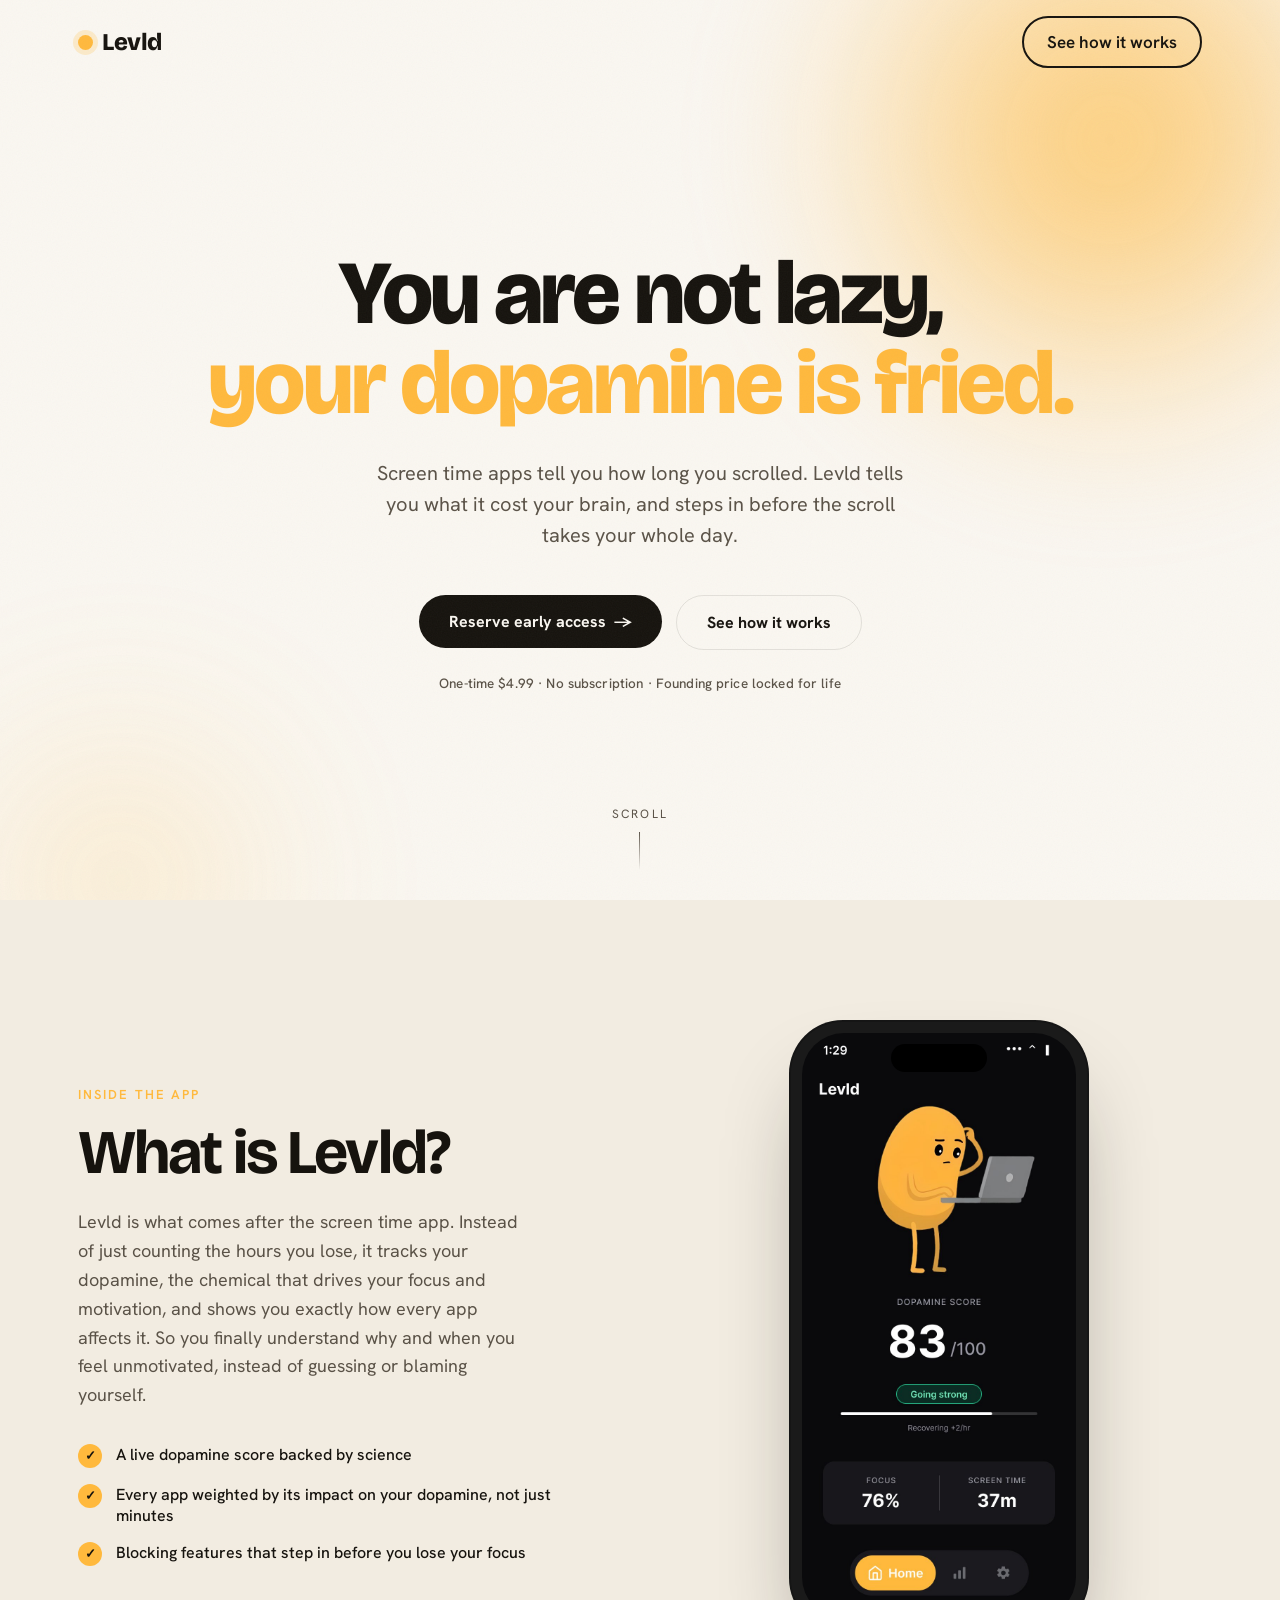
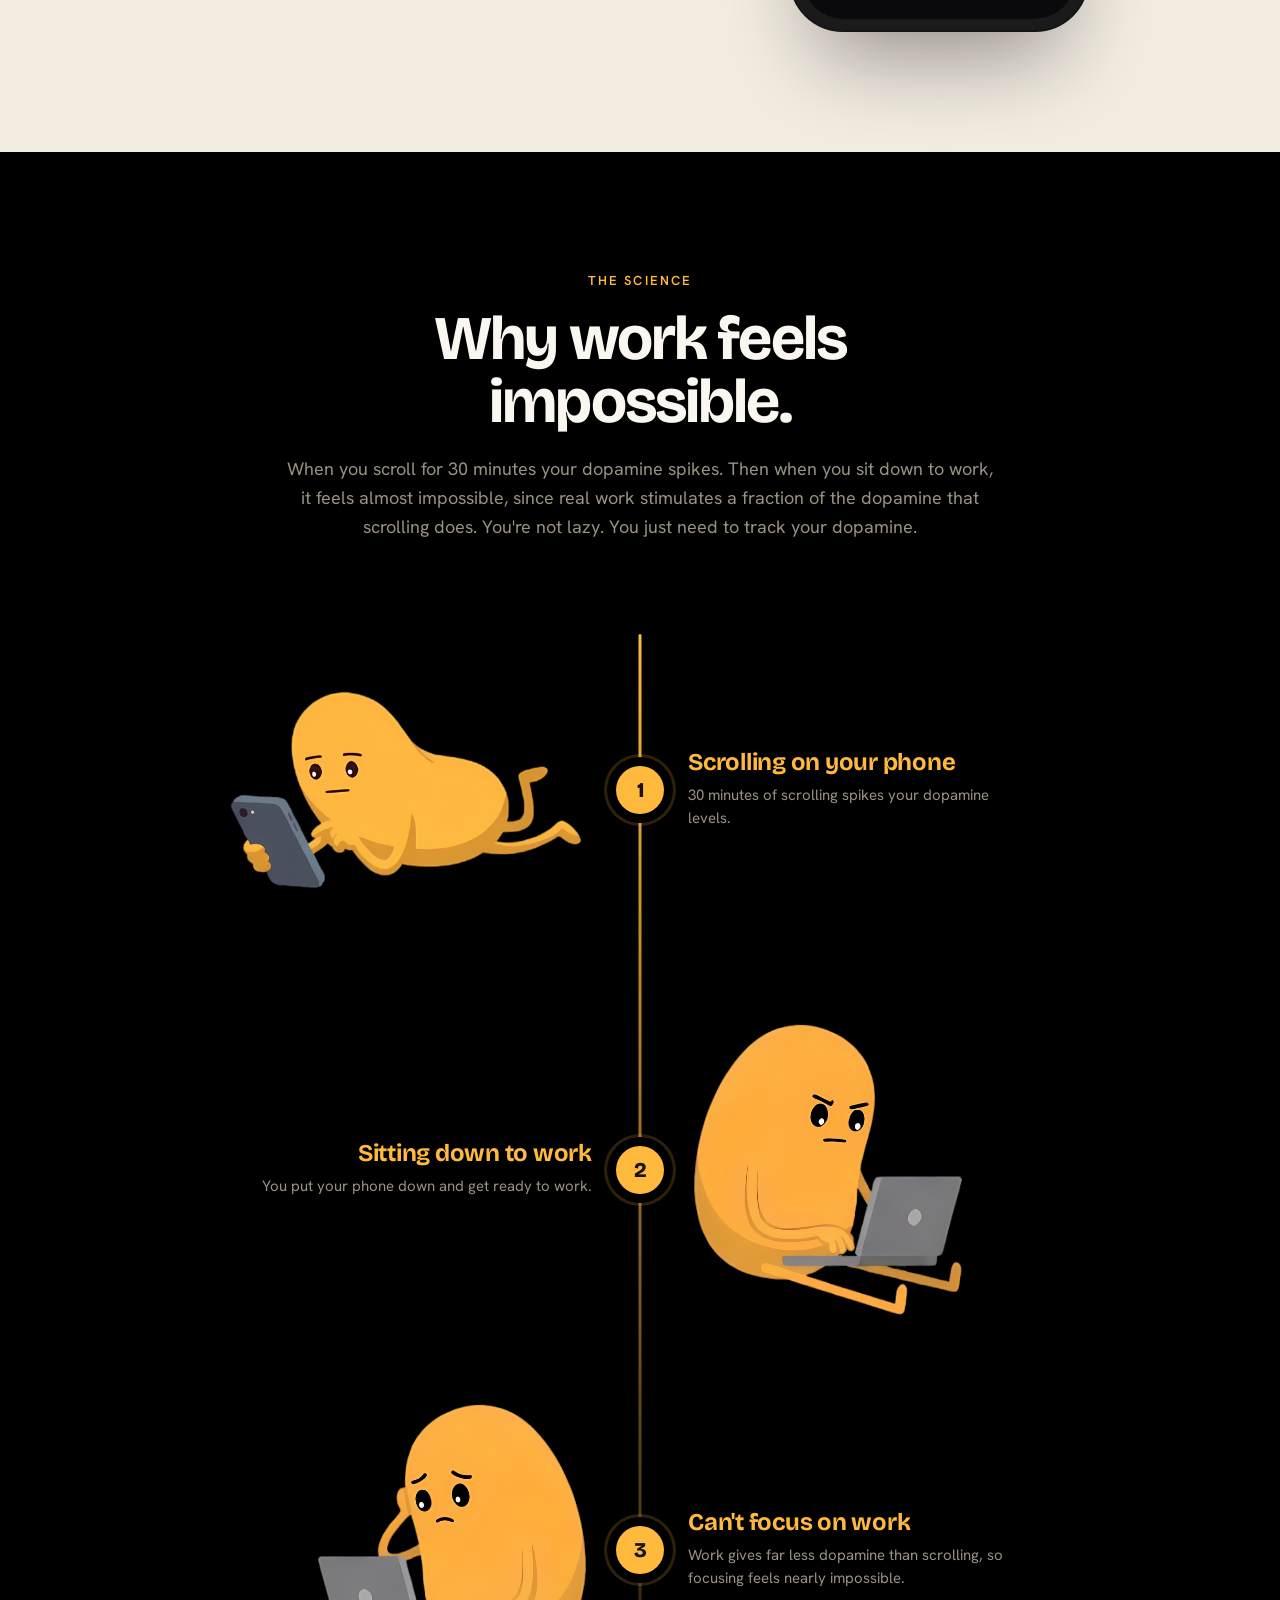
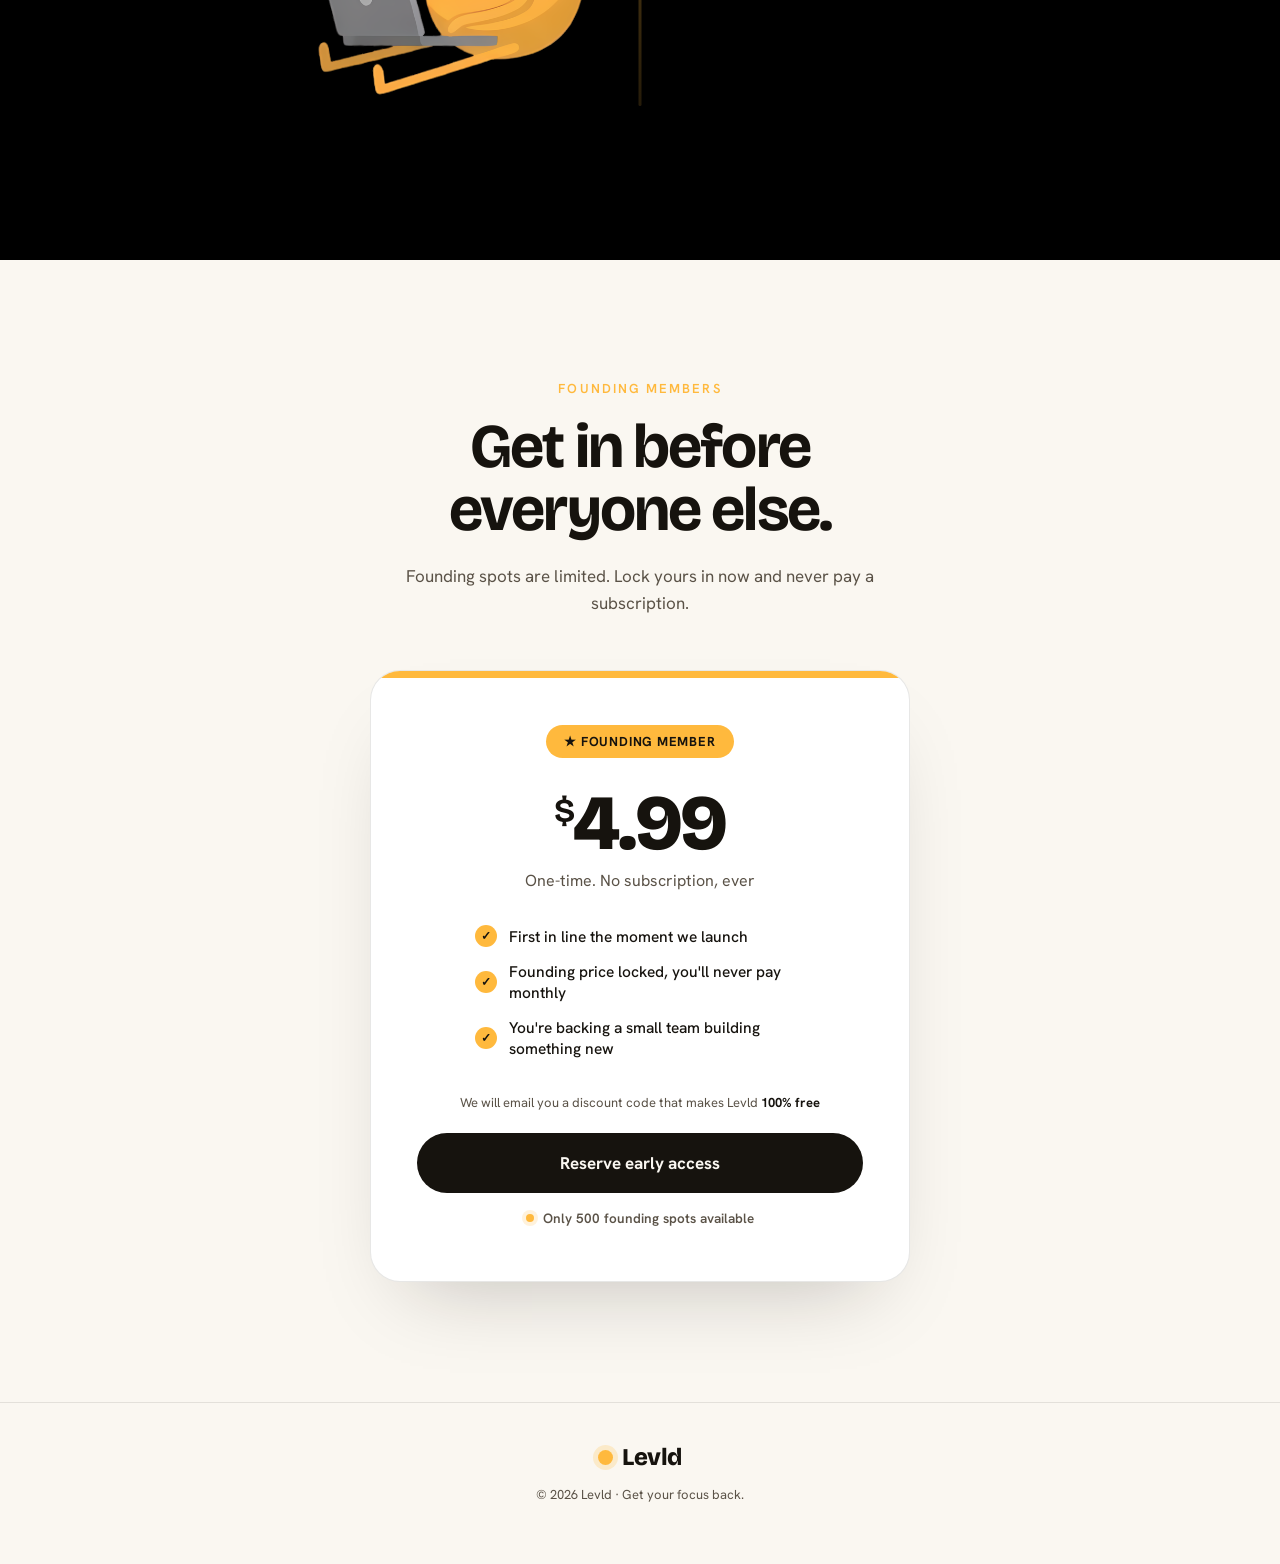
==== index.html @ fe190dff "Restore full showcase copy on mobile, hide feature chips and science blurb - Mobile: restore the ful" ====
<!DOCTYPE html>
<html lang="en">
<head>
<meta charset="UTF-8">
<meta name="viewport" content="width=device-width, initial-scale=1.0">
<title>Levld</title>
<script
  defer
  data-website-id="dfid_YcyvnSUqY0fWeYFgIajNt"
  data-domain="levld.app"
  src="https://datafa.st/js/script.js">
</script>
<link rel="preconnect" href="https://fonts.googleapis.com">
<link rel="preconnect" href="https://fonts.gstatic.com" crossorigin>
<link href="https://fonts.googleapis.com/css2?family=Bricolage+Grotesque:opsz,wght@12..96,400;12..96,600;12..96,700;12..96,800&family=Hanken+Grotesk:wght@400;500;600;700&display=swap" rel="stylesheet">
<link rel="stylesheet" href="styles.css">
</head>
<body>

<nav>
  <div class="wrap">
    <div class="mark"><span class="dot"></span>Levld</div>
    <a href="#science" class="nav-cta">See how it works</a>
  </div>
</nav>

<!-- HERO -->
<header>
  <div class="glow g1"></div>
  <div class="glow g2"></div>
  <div class="wrap">
    <div class="hero">
      <h1>You are not lazy,<br><span class="accent">your dopamine <span class="m-break">is fried.</span></span></h1>
      <p>Screen time apps tell you how long you scrolled. Levld tells you what it cost your brain, and steps in before the scroll takes your whole day.</p>
      <div class="hero-cta">
        <a href="#preorder"><button class="btn btn-primary">Reserve early access &nbsp;→</button></a>
        <a href="#science"><button class="btn btn-ghost">See how it works</button></a>
      </div>
      <div class="hero-trust">One-time $4.99 · No subscription · Founding price locked for life</div>
    </div>
  </div>
  <div class="scroll-hint"><span>Scroll</span><span class="ln"></span></div>
</header>

<!-- SECTION 2 — SHOWCASE -->
<section class="showcase">
  <div class="wrap">
    <div class="copy reveal">
      <div class="tag">Inside the app</div>
      <div class="h2">What is Levld?</div>
      <p>Levld is what comes after the screen time app. Instead of just counting the hours you lose, it tracks your dopamine, the chemical that drives your focus and motivation, and shows you exactly how every app affects it. So you finally understand why and when you feel unmotivated, instead of guessing or blaming yourself.</p>
      <ul class="feature-list">
        <li><span class="ck">✓</span>A live dopamine score backed by science</li>
        <li><span class="ck">✓</span>Every app weighted by its impact on your dopamine, not just minutes</li>
        <li><span class="ck">✓</span>Blocking features that step in before you lose your focus</li>
      </ul>
    </div>
    <div class="phone-stage reveal">
      <div class="phone">
        <div class="island"></div>
        <div class="screen">
          <img id="appWireframe" src="images/app-home.jpg" alt="Levld app home screen">
        </div>
      </div>
    </div>
  </div>
</section>

<!-- SECTION 3 — SCIENCE -->
<section class="science" id="science">
  <div class="wrap">
    <div class="head reveal">
      <div class="tag">The science</div>
      <div class="h2">Why work feels<br>impossible.</div>
      <p>When you scroll for 30 minutes your dopamine spikes. Then when you sit down to work, it feels almost impossible, since real work stimulates a fraction of the dopamine that scrolling does. You're not lazy. You just need to track your dopamine.</p>
    </div>

    <div class="journey">
      <div class="j-stage reveal">
        <div class="j-media"><div class="j-ph wide"><img src="images/mascot-scrolling.png" alt="Levld mascot lying down scrolling on a phone"></div></div>
        <div class="j-node">1</div>
        <div class="j-text">
          <b>Scrolling on your phone</b>
          <p>30 minutes of scrolling spikes your dopamine levels.</p>
        </div>
      </div>
      <div class="j-stage rev reveal">
        <div class="j-media"><div class="j-ph"><img src="images/mascot-focused.png" alt="Levld mascot focused at a laptop"></div></div>
        <div class="j-node">2</div>
        <div class="j-text">
          <b>Sitting down to work</b>
          <p>You put your phone down and get ready to work.</p>
        </div>
      </div>
      <div class="j-stage reveal">
        <div class="j-media"><div class="j-ph"><img src="images/mascot-distracted.png" alt="Levld mascot distracted while trying to work at a laptop"></div></div>
        <div class="j-node">3</div>
        <div class="j-text">
          <b>Can't focus on work</b>
          <p>Work gives far less dopamine than scrolling, so focusing feels nearly impossible.</p>
        </div>
      </div>
    </div>
  </div>
</section>

<!-- SECTION 4 — PREORDER -->
<section class="preorder" id="preorder">
  <div class="wrap">
    <div class="reveal">
      <div class="tag">Founding members</div>
      <div class="h2">Get in before<br>everyone else.</div>
      <p class="pre-intro">Founding spots are limited. Lock yours in now and never pay a subscription.</p>
    </div>
    <div class="price-card reveal">
      <span class="badge">★ FOUNDING MEMBER</span>
      <div class="price"><sup>$</sup>4.99</div>
      <div class="price-sub">One-time. No subscription, ever</div>
      <ul class="perks">
        <li><span class="ck">✓</span>First in line the moment we launch</li>
        <li><span class="ck">✓</span>Founding price locked, you'll never pay monthly</li>
        <li><span class="ck">✓</span>You're backing a small team building something new</li>
      </ul>
      <p class="pay-note">We will email you a discount code that makes Levld <b>100% free</b></p>
      <a href="https://buy.stripe.com/cNifZg6m6cgl3iC7GzaR200" class="btn pay-btn">Reserve early access</a>
      <div class="scarce"><span class="dot"></span>Only 500 founding spots available</div>
    </div>
  </div>
</section>

<footer>
  <div class="wrap">
    <div class="mark"><span class="dot"></span>Levld</div>
    <small>© 2026 Levld · Get your focus back.</small>
  </div>
</footer>

<script src="main.js" defer></script>
</body>
</html>
---- styles.css ----
:root{
  --paper:#FAF7F1;
  --paper-2:#F2ECE1;
  --ink:#16130E;
  --ink-soft:#5A5247;
  --yellow:#FFB93D;
  --yellow-deep:#FFB93D;
  --dark:#14110D;
  --dark-soft:#9A9183;
  --line:rgba(22,19,14,.10);
  --r:22px;
  --display:"Bricolage Grotesque",sans-serif;
  --body:"Hanken Grotesk",sans-serif;
}
*{margin:0;padding:0;box-sizing:border-box}
html{scroll-behavior:smooth}
body{
  font-family:var(--body);
  background:var(--paper);
  color:var(--ink);
  -webkit-font-smoothing:antialiased;
  overflow-x:hidden;
}
.wrap{max-width:1180px;margin:0 auto;padding:0 28px}
a{color:inherit;text-decoration:none}

/* grain overlay */
body::after{
  content:"";position:fixed;inset:0;pointer-events:none;z-index:9999;opacity:.04;
  background-image:url("data:image/svg+xml,%3Csvg xmlns='http://www.w3.org/2000/svg' width='160' height='160'%3E%3Cfilter id='n'%3E%3CfeTurbulence type='fractalNoise' baseFrequency='0.8' numOctaves='3'/%3E%3C/filter%3E%3Crect width='100%25' height='100%25' filter='url(%23n)'/%3E%3C/svg%3E");
}

/* nav */
nav{position:absolute;top:0;left:0;right:0;z-index:50}
nav .wrap{display:flex;align-items:center;justify-content:space-between;height:84px}
.mark{font-family:var(--display);font-weight:800;font-size:24px;letter-spacing:-.02em;display:flex;align-items:center;gap:9px}
.mark .dot{width:15px;height:15px;border-radius:50%;background:var(--yellow);box-shadow:0 0 0 5px rgba(255,185,61,.22)}
.nav-cta{font-weight:600;font-size:17px;padding:13px 23px;border:2px solid var(--ink);border-radius:100px;transition:.25s}
.nav-cta:hover{background:var(--ink);color:var(--paper)}

/* hero */
header{position:relative;min-height:100vh;display:flex;align-items:center;overflow:hidden}
.glow{position:absolute;border-radius:50%;filter:blur(80px);opacity:.7;z-index:0}
.g1{width:680px;height:680px;background:radial-gradient(circle,rgba(255,185,61,.85),transparent 68%);top:-200px;right:-170px;opacity:.95}
.g2{width:480px;height:480px;background:radial-gradient(circle,rgba(255,185,61,.30),transparent 65%);bottom:-220px;left:-120px}
.hero{position:relative;z-index:2;text-align:center;width:100%;padding:120px 0 80px}
.eyebrow{display:inline-flex;align-items:center;gap:8px;font-weight:600;font-size:13.5px;letter-spacing:.14em;text-transform:uppercase;color:var(--ink-soft);background:rgba(255,255,255,.6);border:1px solid var(--line);padding:8px 16px;border-radius:100px;margin-bottom:34px;backdrop-filter:blur(6px)}
.eyebrow .pulse{width:8px;height:8px;border-radius:50%;background:var(--yellow-deep);animation:pulse 2s infinite}
@keyframes pulse{0%,100%{transform:scale(1);opacity:1}50%{transform:scale(1.5);opacity:.4}}
h1{font-family:var(--display);font-weight:800;font-size:clamp(34px,7.5vw,90px);line-height:1.0;letter-spacing:-.03em;max-width:25ch;margin:0 auto}
h1 .accent{color:var(--yellow-deep)}
.hero p{max-width:560px;margin:30px auto 0;font-size:clamp(17px,2.3vw,20px);line-height:1.55;color:var(--ink-soft)}
.hero-cta{margin-top:44px;display:flex;gap:14px;justify-content:center;flex-wrap:wrap}
.hero-trust{margin-top:24px;font-size:13.5px;letter-spacing:.01em;color:var(--ink-soft);font-weight:500}
.btn{font-family:var(--body);font-weight:700;font-size:16px;padding:16px 30px;border-radius:100px;cursor:pointer;border:none;transition:.25s;display:inline-flex;align-items:center;gap:9px}
.btn-primary{background:var(--ink);color:var(--paper)}
.btn-primary:hover{background:var(--yellow);color:var(--ink);transform:translateY(-2px)}
.btn-ghost{background:transparent;color:var(--ink);border:1.5px solid var(--line)}
.btn-ghost:hover{border-color:var(--ink)}
.scroll-hint{position:absolute;bottom:30px;left:50%;transform:translateX(-50%);z-index:3;font-size:12px;letter-spacing:.18em;text-transform:uppercase;color:var(--ink-soft);display:flex;flex-direction:column;align-items:center;gap:10px}
.scroll-hint .ln{width:1px;height:38px;background:linear-gradient(var(--ink-soft),transparent);animation:drop 1.8s infinite}
@keyframes drop{0%{transform:scaleY(0);transform-origin:top}50%{transform:scaleY(1);transform-origin:top}51%{transform-origin:bottom}100%{transform:scaleY(0);transform-origin:bottom}}

/* section shell */
section{position:relative;padding:120px 0}
.tag{font-family:var(--body);font-weight:600;font-size:13px;letter-spacing:.16em;text-transform:uppercase;color:var(--yellow-deep);margin-bottom:18px}
.h2{font-family:var(--display);font-weight:700;font-size:clamp(36px,5.5vw,62px);line-height:1.02;letter-spacing:-.03em}

/* section 2 — showcase */
.showcase{background:var(--paper-2)}
.showcase .wrap{display:grid;grid-template-columns:1fr 1fr;gap:70px;align-items:center}
.showcase .copy p{margin-top:24px;font-size:18px;line-height:1.6;color:var(--ink-soft);max-width:440px}
.feature-list{margin-top:34px;display:flex;flex-direction:column;gap:16px}
.feature-list li{list-style:none;display:flex;gap:14px;align-items:flex-start;font-size:16px;font-weight:500}
.feature-list .ck{flex-shrink:0;width:24px;height:24px;border-radius:50%;background:var(--yellow);display:grid;place-items:center;font-size:13px;font-weight:800;color:var(--ink)}

/* iphone mock */
.phone-stage{display:flex;justify-content:center;perspective:1600px}
.phone{position:relative;width:300px;height:612px;background:#1a1a1a;border-radius:54px;padding:13px;box-shadow:0 50px 90px -30px rgba(22,19,14,.45),0 0 0 2px rgba(0,0,0,.2) inset;transform:rotateY(0) rotateX(0);transition:transform .6s ease}
.phone:hover{transform:rotateY(-12deg) rotateX(3deg)}
.phone .island{position:absolute;top:24px;left:50%;transform:translateX(-50%);width:96px;height:28px;background:#000;border-radius:100px;z-index:4}
.screen{position:relative;width:100%;height:100%;border-radius:42px;overflow:hidden;background:linear-gradient(160deg,#FFF3DC,#FAF7F1)}
.screen img{width:100%;height:100%;object-fit:cover;display:block}
.screen-empty{position:absolute;inset:0;display:flex;flex-direction:column;align-items:center;justify-content:center;text-align:center;padding:30px;gap:14px}
.screen-empty .ico{width:54px;height:54px;border-radius:16px;background:var(--yellow);display:grid;place-items:center;font-size:26px}
.screen-empty b{font-family:var(--display);font-size:17px}
.screen-empty span{font-size:13px;color:var(--ink-soft);line-height:1.5;max-width:170px}

/* section 3 — science (dark) */
.science{background:#000;color:var(--paper)}
.science .head{max-width:720px;margin:0 auto;text-align:center}
.science .head .tag{color:var(--yellow)}
.science .head p{margin-top:22px;font-size:18px;line-height:1.6;color:var(--dark-soft)}

/* science — vertical journey */
.journey{position:relative;max-width:860px;margin:58px auto 0}
.journey::before{content:"";position:absolute;left:50%;top:34px;bottom:34px;width:3px;transform:translateX(-50%);background:linear-gradient(var(--yellow),rgba(255,185,61,.15));border-radius:3px}
.j-stage{position:relative;display:grid;grid-template-columns:1fr 76px 1fr;align-items:center;padding:24px 0}
.j-media{grid-column:1;grid-row:1}
.j-text{grid-column:3;grid-row:1;padding-left:10px}
.j-stage.rev .j-media{grid-column:3}
.j-stage.rev .j-text{grid-column:1;padding-left:0;padding-right:10px;text-align:right}
.j-node{grid-column:2;grid-row:1;justify-self:center;z-index:2;width:48px;height:48px;border-radius:50%;background:var(--yellow);color:var(--ink);font-family:var(--display);font-weight:800;font-size:21px;display:grid;place-items:center;box-shadow:0 0 0 9px #000,0 0 0 12px rgba(255,185,61,.18)}
.j-ph{position:relative;width:100%;max-width:300px;margin-right:auto}
.j-ph.wide{max-width:430px}
.j-ph img{width:100%;height:auto;display:block}
.j-ph img[alt="Levld mascot distracted while trying to work at a laptop"]{transform:scaleX(-1)}
.j-stage:not(.rev) .j-media .j-ph{margin-left:auto;margin-right:0}
.j-ph span{font-size:12px;letter-spacing:.06em;text-transform:uppercase;color:var(--dark-soft);padding:0 14px}
.j-text b{display:block;font-family:var(--display);font-weight:700;font-size:24px;line-height:1.05;color:var(--yellow);margin-bottom:9px;letter-spacing:-.01em}
.j-text p{font-size:15px;line-height:1.55;color:var(--dark-soft);margin:0;max-width:340px}
.j-stage.rev .j-text p{margin-left:auto}
@media(min-width:761px){.j-stage{min-height:380px}}
@media(max-width:760px){
  .journey{max-width:460px;margin-top:42px}
  .journey::before{left:30px;top:26px;bottom:26px}
  .j-stage{grid-template-columns:60px 1fr;column-gap:16px;padding:16px 0}
  .j-node,.j-stage.rev .j-node{grid-column:1;grid-row:1 / span 2;align-self:start;width:42px;height:42px;font-size:18px;box-shadow:0 0 0 6px #000,0 0 0 9px rgba(255,185,61,.18)}
  .j-media,.j-stage.rev .j-media{grid-column:2;grid-row:1;margin-bottom:14px}
  .j-text,.j-stage.rev .j-text{grid-column:2;grid-row:2;padding:0;text-align:left}
  .j-ph,.j-stage:not(.rev) .j-media .j-ph{max-width:210px;margin:0}
  .j-ph.wide{max-width:290px}
  .j-text p,.j-stage.rev .j-text p{margin-left:0;max-width:none}
}

/* section 4 — preorder */
.preorder{background:var(--paper);text-align:center}
.pre-intro{max-width:480px;margin:22px auto 0;color:var(--ink-soft);font-size:17px;line-height:1.55}
.price-card{max-width:540px;margin:54px auto 0;background:#fff;border:1px solid var(--line);border-radius:30px;padding:54px 46px;box-shadow:0 40px 80px -40px rgba(22,19,14,.25);position:relative;overflow:hidden}
.price-card::before{content:"";position:absolute;top:0;left:0;right:0;height:7px;background:var(--yellow)}
.badge{display:inline-block;background:var(--yellow);color:var(--ink);font-weight:700;font-size:13px;letter-spacing:.06em;padding:8px 18px;border-radius:100px;margin-bottom:26px}
.price{font-family:var(--display);font-weight:800;font-size:78px;line-height:1;letter-spacing:-.03em}
.price sup{font-size:34px;top:-.6em;font-weight:700}
.price-sub{color:var(--ink-soft);font-size:16px;margin-top:8px}
.perks{text-align:left;max-width:330px;margin:34px auto;display:flex;flex-direction:column;gap:14px}
.perks li{list-style:none;display:flex;gap:12px;font-size:15.5px;font-weight:500;align-items:center}
.perks .ck{flex-shrink:0;width:22px;height:22px;border-radius:50%;background:var(--yellow);display:grid;place-items:center;font-size:12px;font-weight:800}
.pay-btn{width:100%;justify-content:center;background:var(--ink);color:var(--paper);font-size:17px;padding:19px}
.pay-btn:hover{background:var(--yellow);color:var(--ink);transform:translateY(-2px)}
.pay-note{margin:4px auto 20px;max-width:none;font-size:13px;line-height:1.55;color:var(--ink-soft);text-align:center}
.pay-note b{color:var(--ink);font-weight:700}
.scarce{margin-top:16px;display:inline-flex;align-items:center;gap:9px;font-size:13.5px;font-weight:600;color:var(--ink-soft)}
.scarce .dot{width:8px;height:8px;border-radius:50%;background:var(--yellow);box-shadow:0 0 0 4px rgba(255,185,61,.18);animation:pulse 2s infinite}
.pay-note{margin-top:18px;font-size:13px;color:var(--ink-soft)}

footer{background:var(--paper);padding:40px 0 60px;text-align:center;border-top:1px solid var(--line)}
footer .mark{justify-content:center;margin-bottom:12px}
footer small{color:var(--ink-soft);font-size:13px}

/* reveal */
.reveal{opacity:0;transform:translateY(28px);transition:opacity .8s cubic-bezier(.2,.7,.2,1),transform .8s cubic-bezier(.2,.7,.2,1)}
.reveal.in{opacity:1;transform:none}

@media(max-width:860px){
  .g1{width:380px;height:380px;top:-140px;right:-110px;opacity:.6}
  .g2{width:320px;height:320px;bottom:-160px;left:-90px;opacity:.55}
  h1{font-size:clamp(46px,11vw,68px);letter-spacing:-.035em}
  h1 .m-break{display:block}
  .hero{padding:140px 0 60px}
  .hero-cta .btn-ghost{display:none}
  .hero-trust{display:none}
  .showcase .wrap{grid-template-columns:1fr;gap:32px}
  .showcase .copy{text-align:center;order:2}
  .showcase .phone-stage{order:1;position:relative}
  .showcase .phone-stage::before{content:"";position:absolute;width:420px;height:420px;top:50%;left:50%;transform:translate(-50%,-50%);background:radial-gradient(circle,rgba(255,185,61,.55),transparent 65%);filter:blur(60px);z-index:0;pointer-events:none}
  .showcase .phone{position:relative;z-index:1;transform:scale(.77);transform-origin:center top;margin-bottom:-140px}
  .showcase .copy p,.perks{margin-left:auto;margin-right:auto}
  .feature-list{display:none}
  .science .head p{display:none}
  section{padding:84px 0}
  .price-card{padding:44px 26px}
}
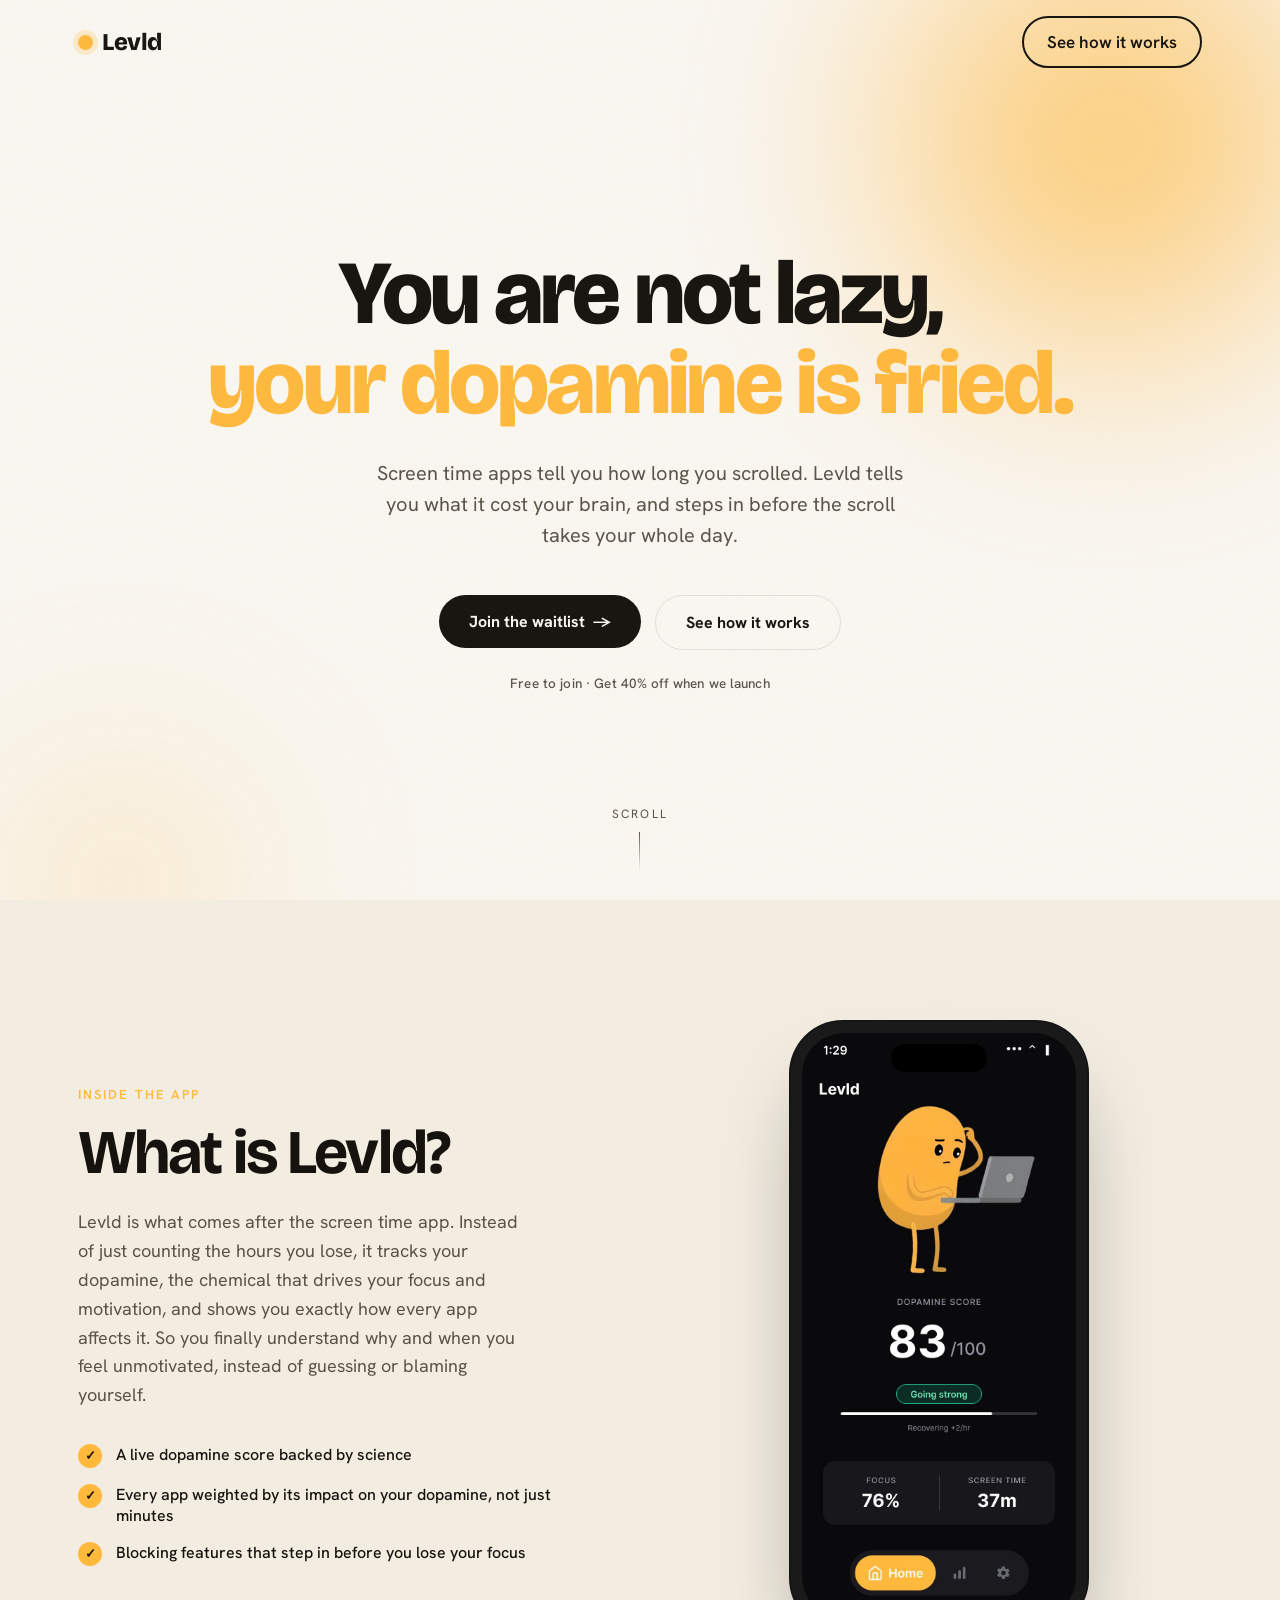
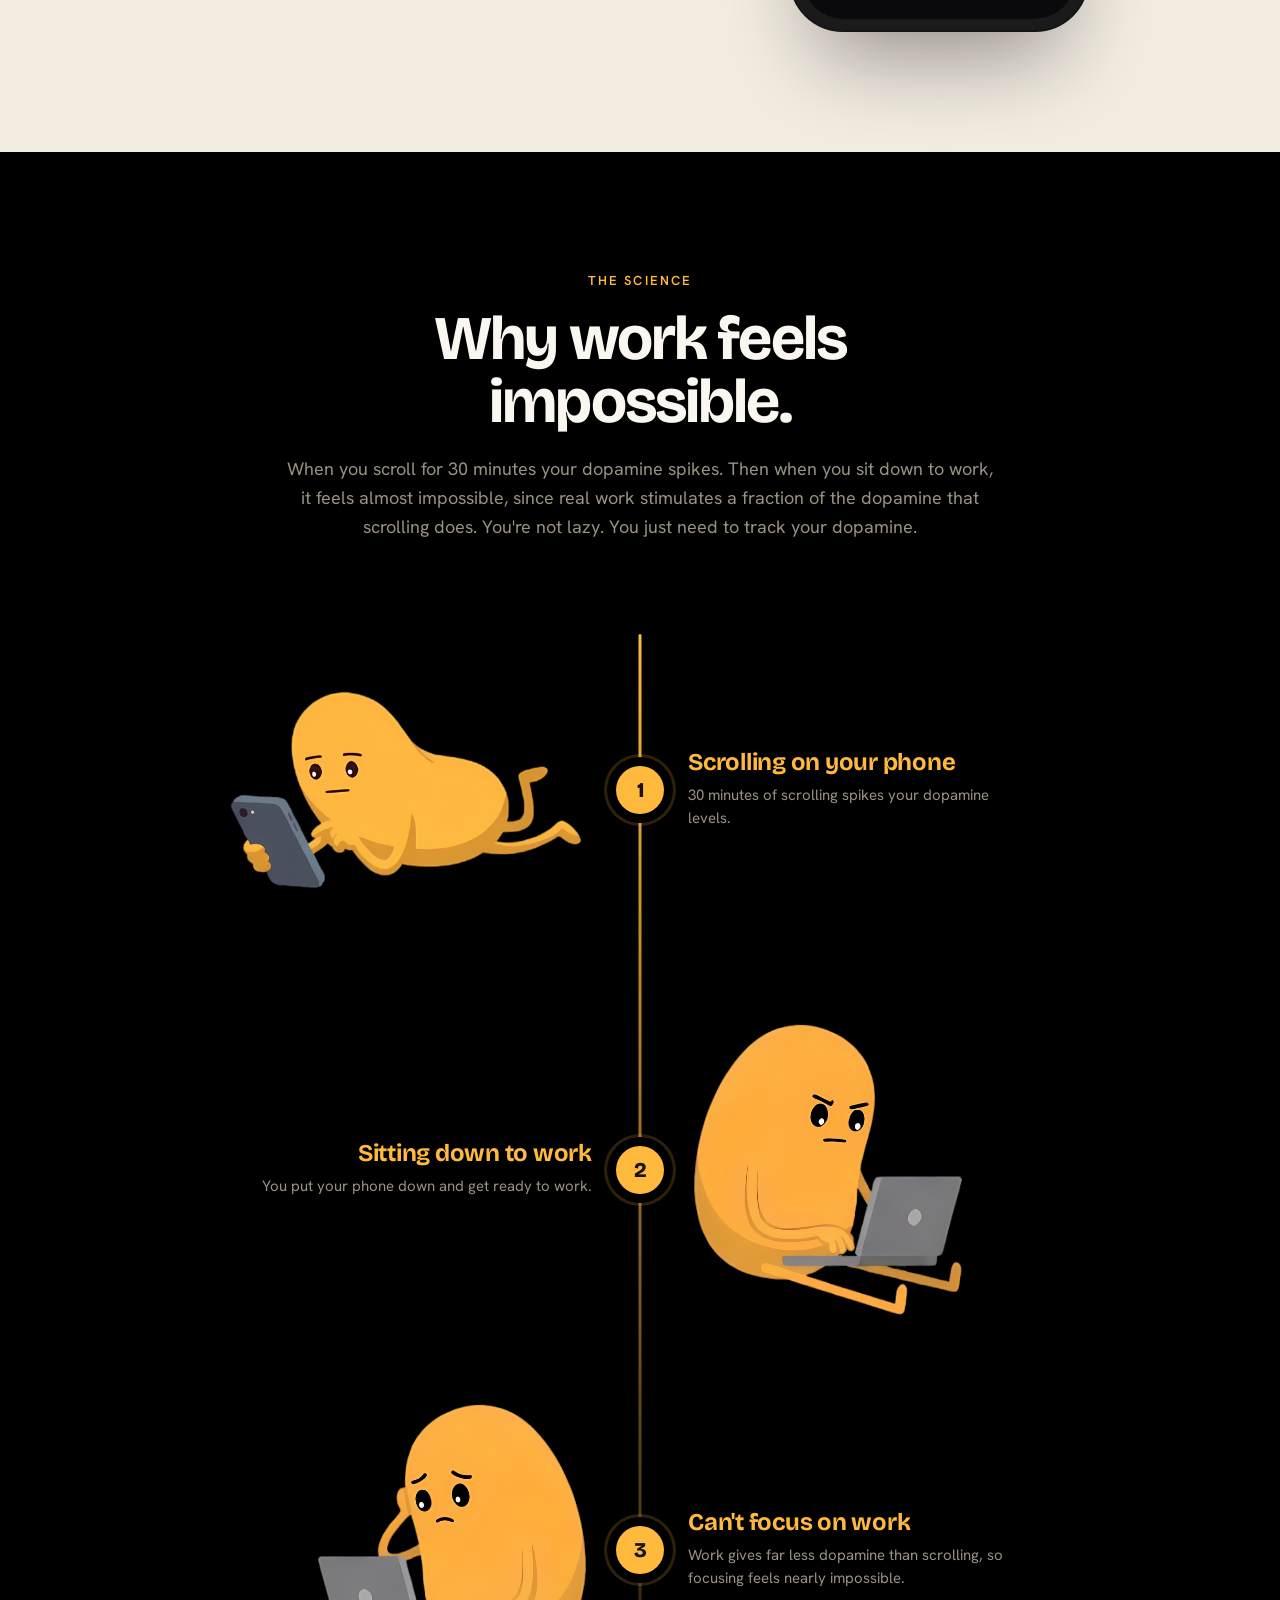
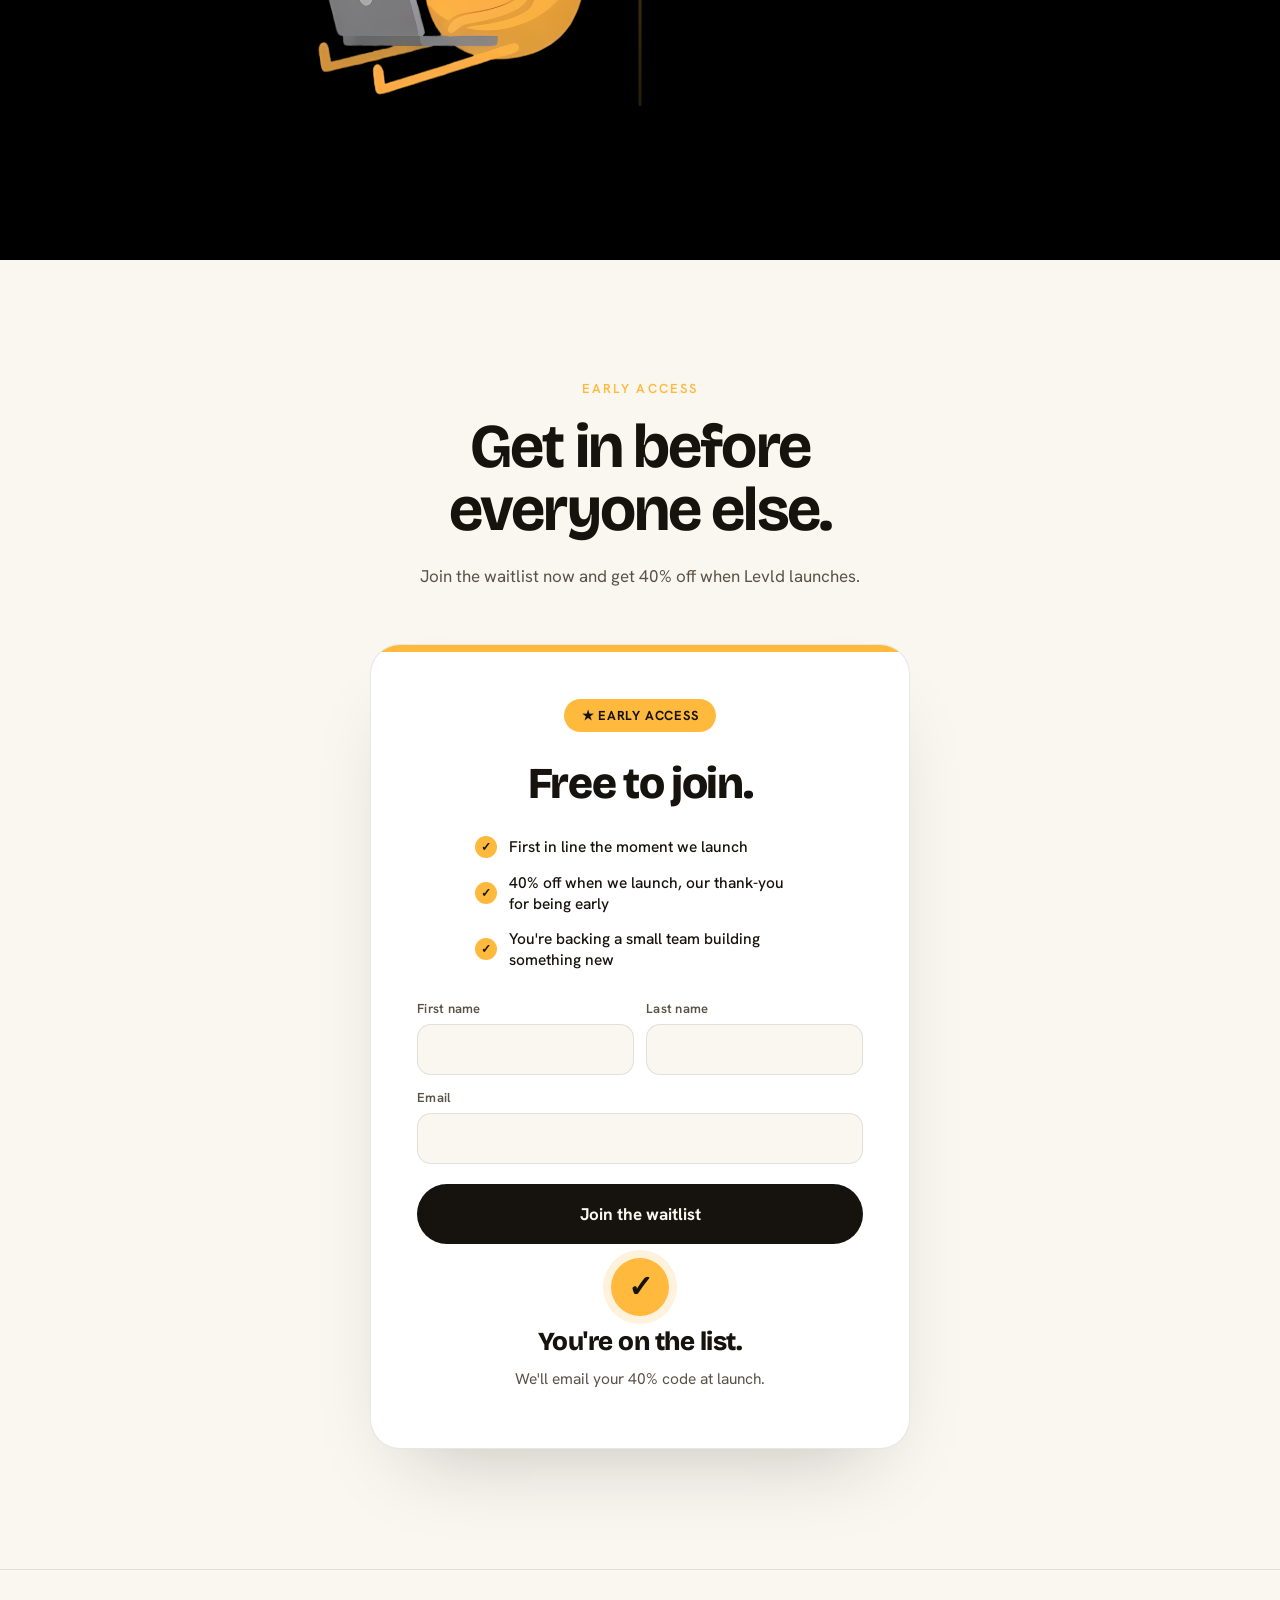
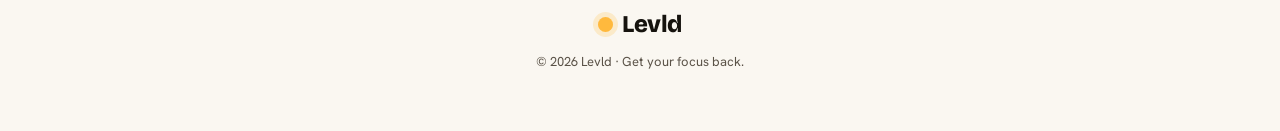
==== commit e302947a: "Replace paid early access with free waitlist signup Swap the $4.99 Stripe pre-order flow for a free " ====
--- a/index.html
+++ b/index.html
@@ -33,10 +33,10 @@
       <h1>You are not lazy,<br><span class="accent">your dopamine <span class="m-break">is fried.</span></span></h1>
       <p>Screen time apps tell you how long you scrolled. Levld tells you what it cost your brain, and steps in before the scroll takes your whole day.</p>
       <div class="hero-cta">
-        <a href="#preorder"><button class="btn btn-primary">Reserve early access &nbsp;→</button></a>
+        <a href="#preorder"><button class="btn btn-primary">Join the waitlist &nbsp;→</button></a>
         <a href="#science"><button class="btn btn-ghost">See how it works</button></a>
       </div>
-      <div class="hero-trust">One-time $4.99 · No subscription · Founding price locked for life</div>
+      <div class="hero-trust">Free to join · Get 40% off when we launch</div>
     </div>
   </div>
   <div class="scroll-hint"><span>Scroll</span><span class="ln"></span></div>
@@ -104,26 +104,45 @@
   </div>
 </section>
 
-<!-- SECTION 4 — PREORDER -->
+<!-- SECTION 4 — WAITLIST -->
 <section class="preorder" id="preorder">
   <div class="wrap">
     <div class="reveal">
-      <div class="tag">Founding members</div>
+      <div class="tag">Early access</div>
       <div class="h2">Get in before<br>everyone else.</div>
-      <p class="pre-intro">Founding spots are limited. Lock yours in now and never pay a subscription.</p>
+      <p class="pre-intro">Join the waitlist now and get 40% off when Levld launches.</p>
     </div>
     <div class="price-card reveal">
-      <span class="badge">★ FOUNDING MEMBER</span>
-      <div class="price"><sup>$</sup>4.99</div>
-      <div class="price-sub">One-time. No subscription, ever</div>
+      <span class="badge">★ EARLY ACCESS</span>
+      <div class="card-heading">Free to join.</div>
       <ul class="perks">
         <li><span class="ck">✓</span>First in line the moment we launch</li>
-        <li><span class="ck">✓</span>Founding price locked, you'll never pay monthly</li>
+        <li><span class="ck">✓</span>40% off when we launch, our thank-you for being early</li>
         <li><span class="ck">✓</span>You're backing a small team building something new</li>
       </ul>
-      <p class="pay-note">We will email you a discount code that makes Levld <b>100% free</b></p>
-      <a href="https://buy.stripe.com/cNifZg6m6cgl3iC7GzaR200" class="btn pay-btn">Reserve early access</a>
-      <div class="scarce"><span class="dot"></span>Only 500 founding spots available</div>
+      <form id="waitlistForm" class="waitlist-form" novalidate>
+        <div class="field-row">
+          <div class="field">
+            <label for="firstName">First name</label>
+            <input id="firstName" name="firstName" type="text" autocomplete="given-name" required>
+          </div>
+          <div class="field">
+            <label for="lastName">Last name</label>
+            <input id="lastName" name="lastName" type="text" autocomplete="family-name" required>
+          </div>
+        </div>
+        <div class="field">
+          <label for="email">Email</label>
+          <input id="email" name="email" type="email" autocomplete="email" inputmode="email" required>
+        </div>
+        <button type="submit" class="btn pay-btn">Join the waitlist</button>
+        <p class="form-error" id="formError" hidden></p>
+      </form>
+      <div class="waitlist-success" id="waitlistSuccess" hidden>
+        <div class="success-icon">✓</div>
+        <div class="success-title">You're on the list.</div>
+        <p>We'll email your 40% code at launch.</p>
+      </div>
     </div>
   </div>
 </section>
--- a/styles.css
+++ b/styles.css
@@ -129,19 +129,27 @@
 .price-card{max-width:540px;margin:54px auto 0;background:#fff;border:1px solid var(--line);border-radius:30px;padding:54px 46px;box-shadow:0 40px 80px -40px rgba(22,19,14,.25);position:relative;overflow:hidden}
 .price-card::before{content:"";position:absolute;top:0;left:0;right:0;height:7px;background:var(--yellow)}
 .badge{display:inline-block;background:var(--yellow);color:var(--ink);font-weight:700;font-size:13px;letter-spacing:.06em;padding:8px 18px;border-radius:100px;margin-bottom:26px}
-.price{font-family:var(--display);font-weight:800;font-size:78px;line-height:1;letter-spacing:-.03em}
-.price sup{font-size:34px;top:-.6em;font-weight:700}
-.price-sub{color:var(--ink-soft);font-size:16px;margin-top:8px}
-.perks{text-align:left;max-width:330px;margin:34px auto;display:flex;flex-direction:column;gap:14px}
+.card-heading{font-family:var(--display);font-weight:800;font-size:44px;line-height:1;letter-spacing:-.03em;margin-top:4px}
+.perks{text-align:left;max-width:330px;margin:30px auto;display:flex;flex-direction:column;gap:14px}
 .perks li{list-style:none;display:flex;gap:12px;font-size:15.5px;font-weight:500;align-items:center}
 .perks .ck{flex-shrink:0;width:22px;height:22px;border-radius:50%;background:var(--yellow);display:grid;place-items:center;font-size:12px;font-weight:800}
 .pay-btn{width:100%;justify-content:center;background:var(--ink);color:var(--paper);font-size:17px;padding:19px}
 .pay-btn:hover{background:var(--yellow);color:var(--ink);transform:translateY(-2px)}
-.pay-note{margin:4px auto 20px;max-width:none;font-size:13px;line-height:1.55;color:var(--ink-soft);text-align:center}
-.pay-note b{color:var(--ink);font-weight:700}
-.scarce{margin-top:16px;display:inline-flex;align-items:center;gap:9px;font-size:13.5px;font-weight:600;color:var(--ink-soft)}
-.scarce .dot{width:8px;height:8px;border-radius:50%;background:var(--yellow);box-shadow:0 0 0 4px rgba(255,185,61,.18);animation:pulse 2s infinite}
-.pay-note{margin-top:18px;font-size:13px;color:var(--ink-soft)}
+
+/* waitlist form */
+.waitlist-form{display:flex;flex-direction:column;gap:14px;margin-top:4px}
+.field-row{display:grid;grid-template-columns:1fr 1fr;gap:12px}
+.field{display:flex;flex-direction:column;gap:7px;text-align:left;min-width:0}
+.field label{font-size:13px;font-weight:600;color:var(--ink-soft);letter-spacing:.02em}
+.field input{font-family:var(--body);font-size:16px;font-weight:500;color:var(--ink);background:var(--paper);border:1.5px solid var(--line);border-radius:14px;padding:14px 16px;width:100%;transition:border-color .2s,background .2s,box-shadow .2s;-webkit-appearance:none;appearance:none}
+.field input:focus{outline:none;border-color:var(--ink);background:#fff;box-shadow:0 0 0 4px rgba(22,19,14,.06)}
+.field input:-webkit-autofill{-webkit-box-shadow:0 0 0 1000px var(--paper) inset;-webkit-text-fill-color:var(--ink)}
+.form-error{margin:0;font-size:13.5px;color:#b04141;text-align:center;font-weight:600}
+.waitlist-form .pay-btn{margin-top:6px}
+.waitlist-success{display:flex;flex-direction:column;align-items:center;gap:12px;padding:14px 0 4px}
+.success-icon{width:58px;height:58px;border-radius:50%;background:var(--yellow);color:var(--ink);display:grid;place-items:center;font-size:30px;font-weight:800;box-shadow:0 0 0 8px rgba(255,185,61,.18)}
+.success-title{font-family:var(--display);font-weight:800;font-size:26px;line-height:1.05;letter-spacing:-.02em}
+.waitlist-success p{color:var(--ink-soft);font-size:15.5px;line-height:1.5;max-width:320px;text-align:center;margin:0}
 
 footer{background:var(--paper);padding:40px 0 60px;text-align:center;border-top:1px solid var(--line)}
 footer .mark{justify-content:center;margin-bottom:12px}
@@ -168,5 +176,9 @@
   .feature-list{display:none}
   .science .head p{display:none}
   section{padding:84px 0}
-  .price-card{padding:44px 26px}
+  .price-card{padding:44px 22px}
+  .card-heading{font-size:38px}
 }
+@media(max-width:520px){
+  .field-row{grid-template-columns:1fr}
+}
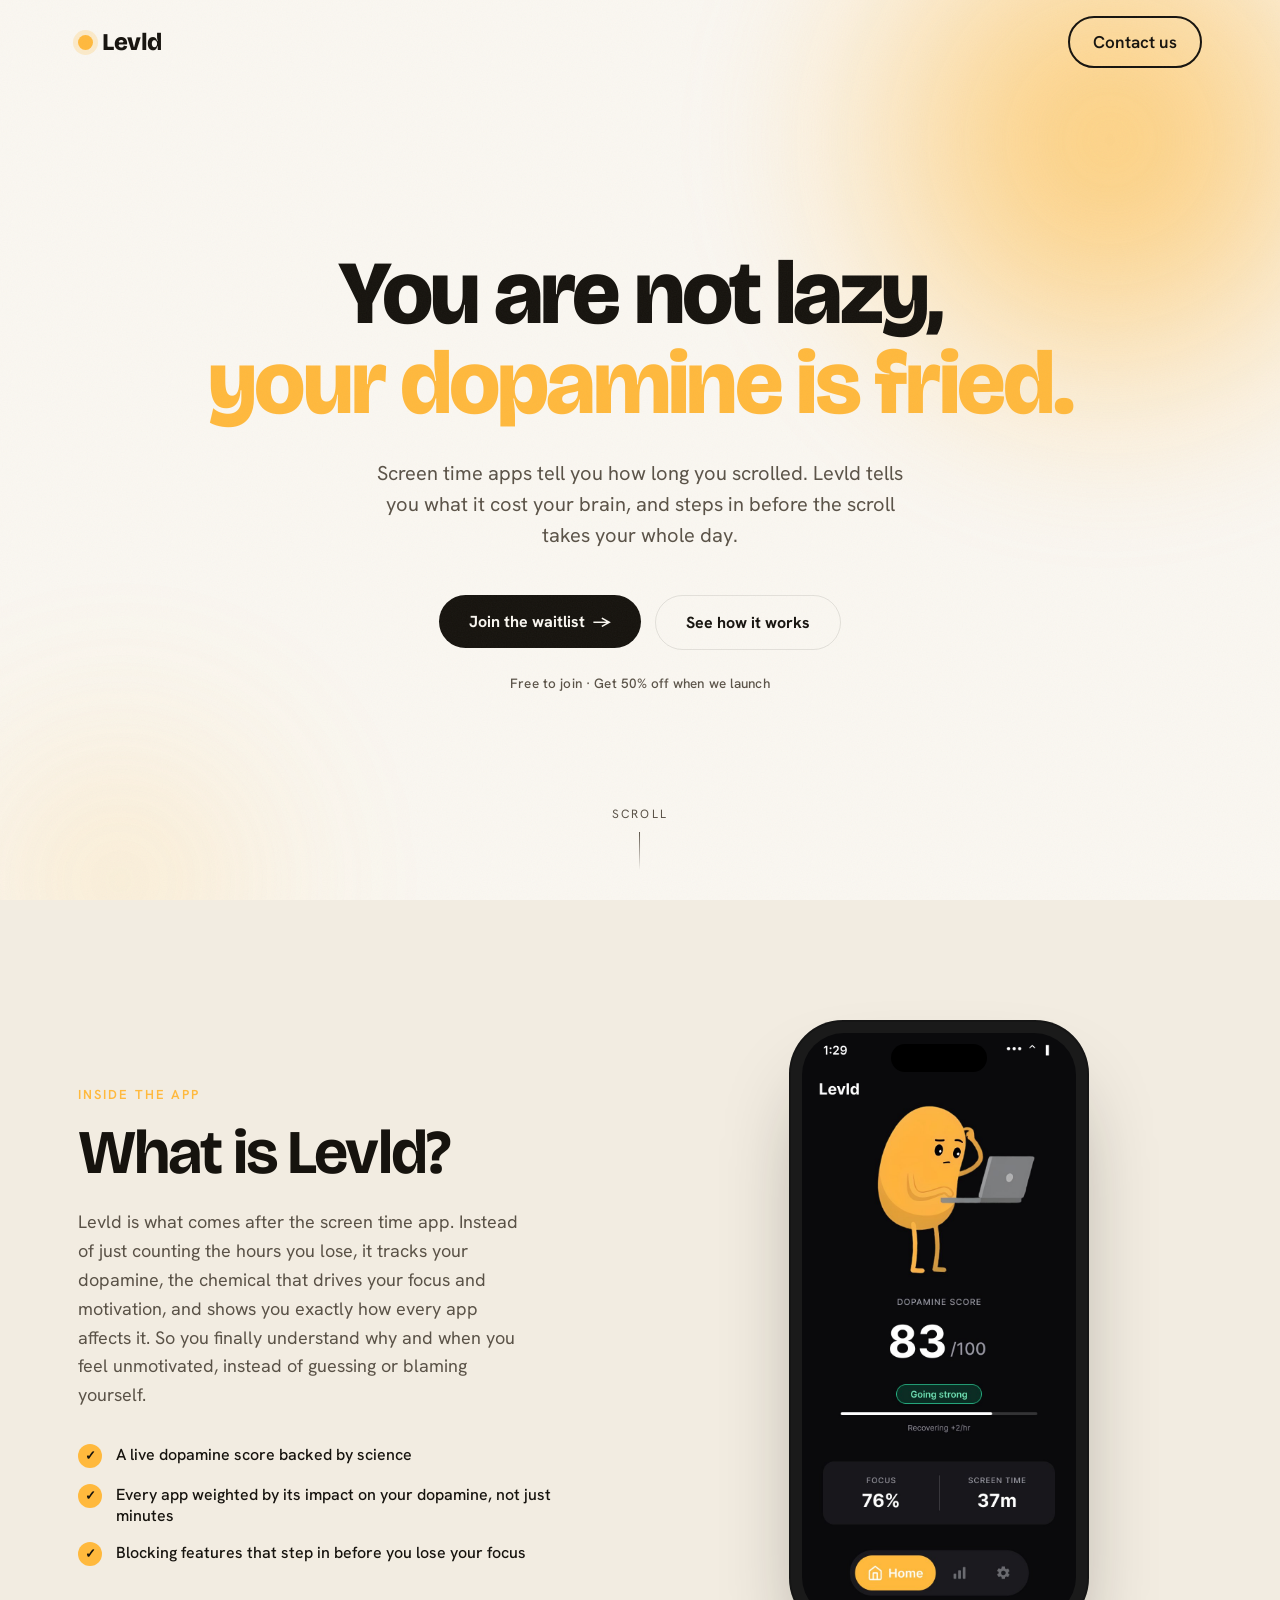
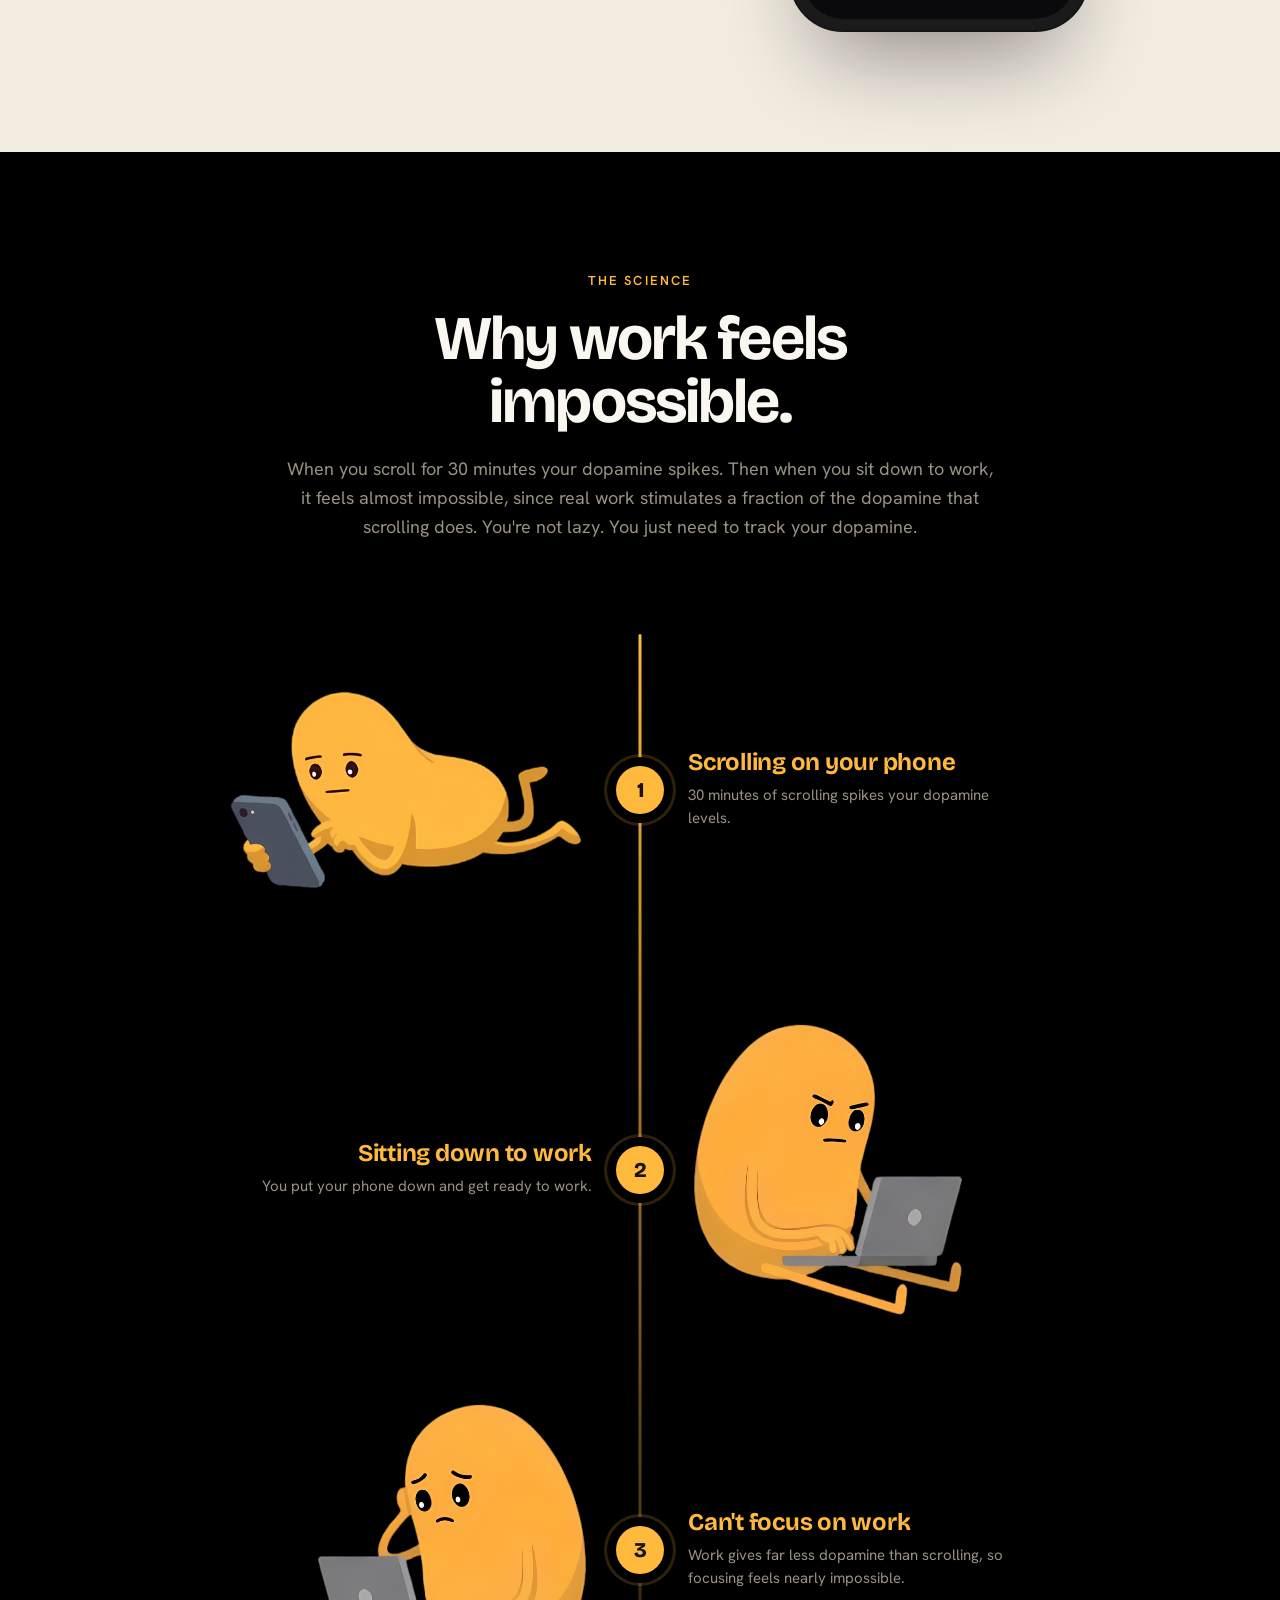
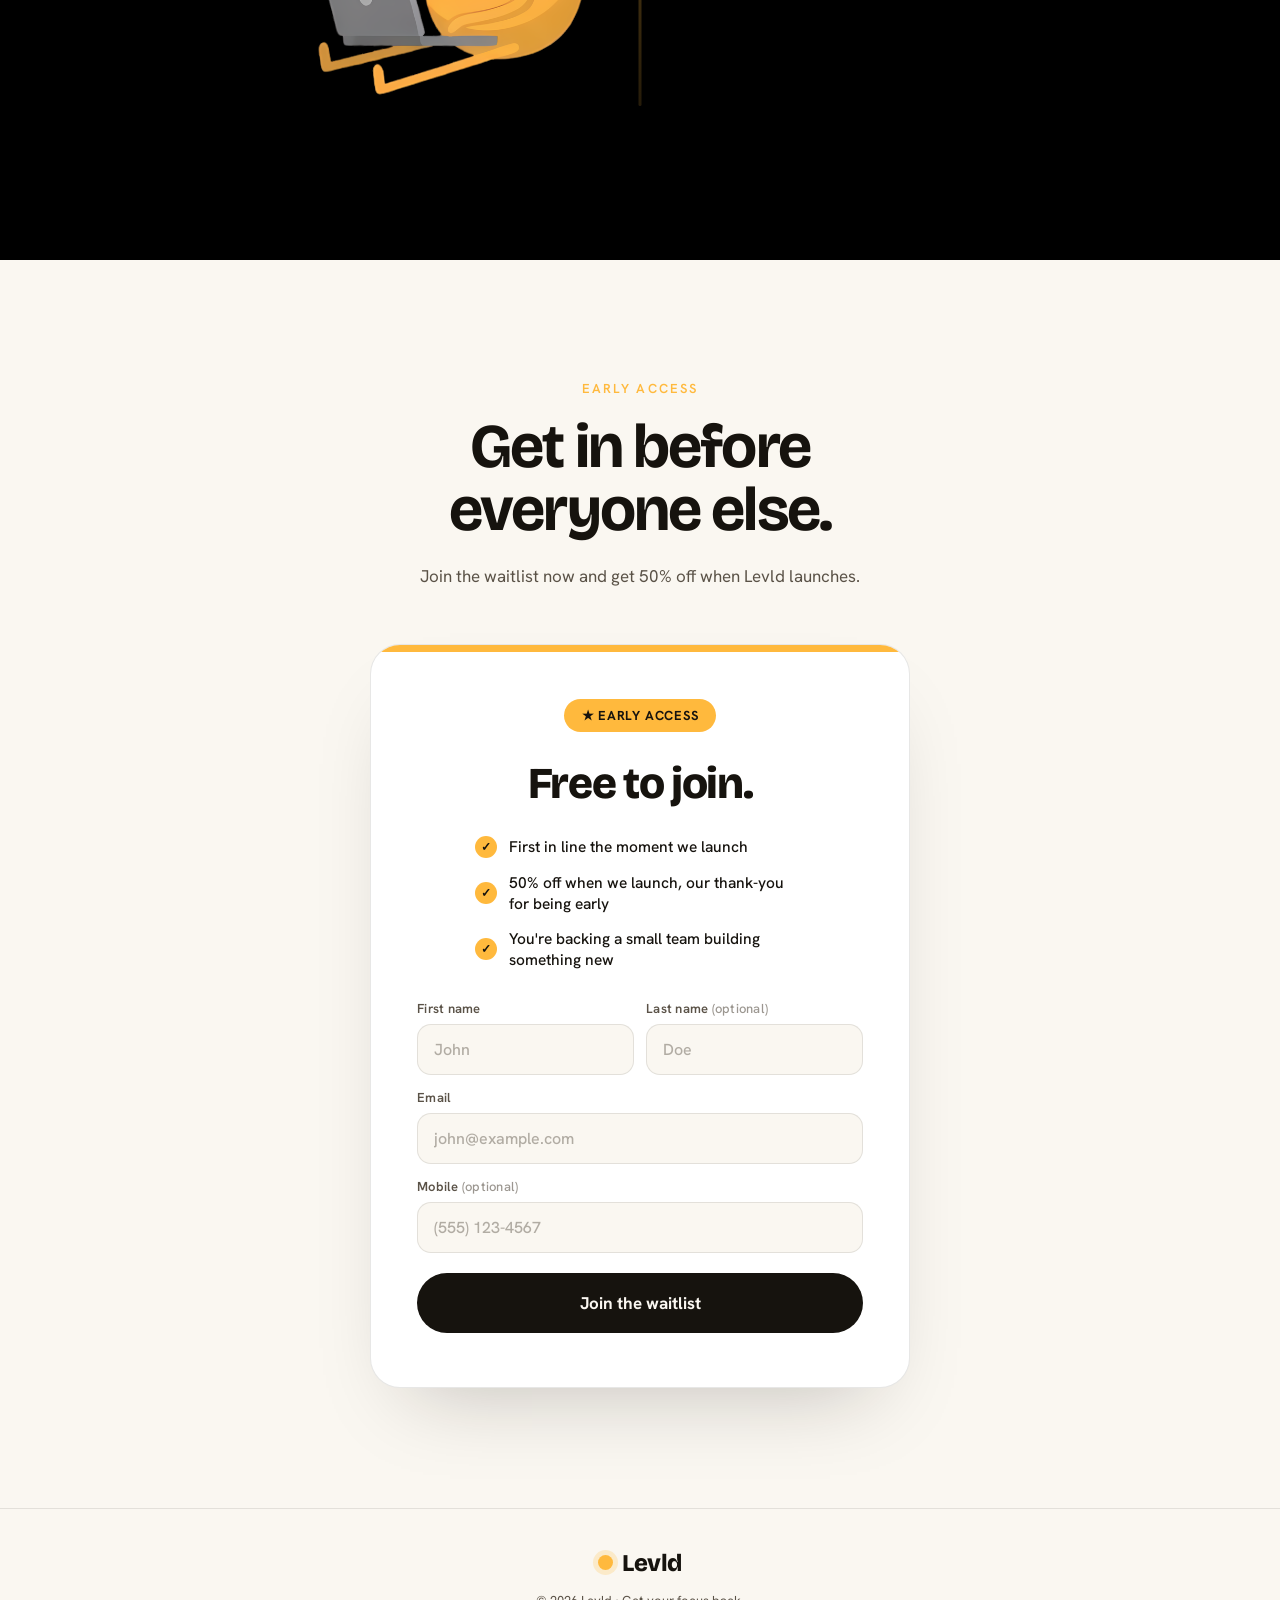
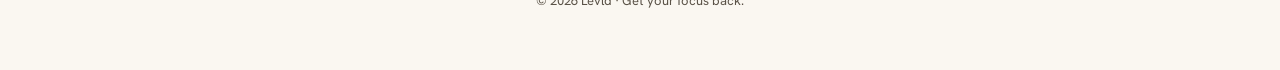
==== commit f21a4623: "Add Contact us link, expand waitlist form, bump launch discount to 50% Waitlist form: add an optiona" ====
--- a/index.html
+++ b/index.html
@@ -13,14 +13,15 @@
 <link rel="preconnect" href="https://fonts.googleapis.com">
 <link rel="preconnect" href="https://fonts.gstatic.com" crossorigin>
 <link href="https://fonts.googleapis.com/css2?family=Bricolage+Grotesque:opsz,wght@12..96,400;12..96,600;12..96,700;12..96,800&family=Hanken+Grotesk:wght@400;500;600;700&display=swap" rel="stylesheet">
-<link rel="stylesheet" href="styles.css">
+<link rel="stylesheet" href="styles.css?v=3">
 </head>
 <body>
 
 <nav>
   <div class="wrap">
     <div class="mark"><span class="dot"></span>Levld</div>
-    <a href="#science" class="nav-cta">See how it works</a>
+    <a href="#science" class="nav-cta nav-howto">See how it works</a>
+    <a href="https://www.instagram.com/stevenlevld/" class="nav-cta nav-contact" target="_blank" rel="noopener">Contact us</a>
   </div>
 </nav>
 
@@ -36,7 +37,7 @@
         <a href="#preorder"><button class="btn btn-primary">Join the waitlist &nbsp;→</button></a>
         <a href="#science"><button class="btn btn-ghost">See how it works</button></a>
       </div>
-      <div class="hero-trust">Free to join · Get 40% off when we launch</div>
+      <div class="hero-trust">Free to join · Get 50% off when we launch</div>
     </div>
   </div>
   <div class="scroll-hint"><span>Scroll</span><span class="ln"></span></div>
@@ -110,30 +111,34 @@
     <div class="reveal">
       <div class="tag">Early access</div>
       <div class="h2">Get in before<br>everyone else.</div>
-      <p class="pre-intro">Join the waitlist now and get 40% off when Levld launches.</p>
+      <p class="pre-intro">Join the waitlist now and get 50% off when Levld launches.</p>
     </div>
     <div class="price-card reveal">
       <span class="badge">★ EARLY ACCESS</span>
       <div class="card-heading">Free to join.</div>
       <ul class="perks">
         <li><span class="ck">✓</span>First in line the moment we launch</li>
-        <li><span class="ck">✓</span>40% off when we launch, our thank-you for being early</li>
+        <li><span class="ck">✓</span>50% off when we launch, our thank-you for being early</li>
         <li><span class="ck">✓</span>You're backing a small team building something new</li>
       </ul>
       <form id="waitlistForm" class="waitlist-form" novalidate>
         <div class="field-row">
           <div class="field">
             <label for="firstName">First name</label>
-            <input id="firstName" name="firstName" type="text" autocomplete="given-name" required>
+            <input id="firstName" name="firstName" type="text" autocomplete="given-name" placeholder="John" required>
           </div>
           <div class="field">
-            <label for="lastName">Last name</label>
-            <input id="lastName" name="lastName" type="text" autocomplete="family-name" required>
+            <label for="lastName">Last name <span class="opt">(optional)</span></label>
+            <input id="lastName" name="lastName" type="text" autocomplete="family-name" placeholder="Doe">
           </div>
         </div>
         <div class="field">
           <label for="email">Email</label>
-          <input id="email" name="email" type="email" autocomplete="email" inputmode="email" required>
+          <input id="email" name="email" type="email" autocomplete="email" inputmode="email" placeholder="john@example.com" required>
+        </div>
+        <div class="field">
+          <label for="phone">Mobile <span class="opt">(optional)</span></label>
+          <input id="phone" name="phone" type="tel" autocomplete="tel" inputmode="tel" placeholder="(555) 123-4567">
         </div>
         <button type="submit" class="btn pay-btn">Join the waitlist</button>
         <p class="form-error" id="formError" hidden></p>
@@ -141,7 +146,7 @@
       <div class="waitlist-success" id="waitlistSuccess" hidden>
         <div class="success-icon">✓</div>
         <div class="success-title">You're on the list.</div>
-        <p>We'll email your 40% code at launch.</p>
+        <p>We'll email your 50% code at launch.</p>
       </div>
     </div>
   </div>
@@ -150,10 +155,11 @@
 <footer>
   <div class="wrap">
     <div class="mark"><span class="dot"></span>Levld</div>
+    <a href="https://www.instagram.com/stevenlevld/" class="nav-cta footer-contact" target="_blank" rel="noopener">Contact us</a>
     <small>© 2026 Levld · Get your focus back.</small>
   </div>
 </footer>
 
-<script src="main.js" defer></script>
+<script src="main.js?v=3" defer></script>
 </body>
 </html>
--- a/styles.css
+++ b/styles.css
@@ -13,7 +13,7 @@
   --body:"Hanken Grotesk",sans-serif;
 }
 *{margin:0;padding:0;box-sizing:border-box}
-html{scroll-behavior:smooth}
+html{scroll-behavior:smooth;overflow-x:hidden}
 body{
   font-family:var(--body);
   background:var(--paper);
@@ -37,6 +37,8 @@
 .mark .dot{width:15px;height:15px;border-radius:50%;background:var(--yellow);box-shadow:0 0 0 5px rgba(255,185,61,.22)}
 .nav-cta{font-weight:600;font-size:17px;padding:13px 23px;border:2px solid var(--ink);border-radius:100px;transition:.25s}
 .nav-cta:hover{background:var(--ink);color:var(--paper)}
+.nav-howto{display:none}
+.footer-contact{display:none}
 
 /* hero */
 header{position:relative;min-height:100vh;display:flex;align-items:center;overflow:hidden}
@@ -138,9 +140,12 @@
 
 /* waitlist form */
 .waitlist-form{display:flex;flex-direction:column;gap:14px;margin-top:4px}
+.waitlist-form[hidden],.waitlist-success[hidden]{display:none}
 .field-row{display:grid;grid-template-columns:1fr 1fr;gap:12px}
 .field{display:flex;flex-direction:column;gap:7px;text-align:left;min-width:0}
 .field label{font-size:13px;font-weight:600;color:var(--ink-soft);letter-spacing:.02em}
+.field label .opt{font-weight:500;color:var(--ink-soft);opacity:.6}
+.field input::placeholder{color:var(--ink-soft);opacity:.45}
 .field input{font-family:var(--body);font-size:16px;font-weight:500;color:var(--ink);background:var(--paper);border:1.5px solid var(--line);border-radius:14px;padding:14px 16px;width:100%;transition:border-color .2s,background .2s,box-shadow .2s;-webkit-appearance:none;appearance:none}
 .field input:focus{outline:none;border-color:var(--ink);background:#fff;box-shadow:0 0 0 4px rgba(22,19,14,.06)}
 .field input:-webkit-autofill{-webkit-box-shadow:0 0 0 1000px var(--paper) inset;-webkit-text-fill-color:var(--ink)}
@@ -162,7 +167,7 @@
 @media(max-width:860px){
   .g1{width:380px;height:380px;top:-140px;right:-110px;opacity:.6}
   .g2{width:320px;height:320px;bottom:-160px;left:-90px;opacity:.55}
-  h1{font-size:clamp(46px,11vw,68px);letter-spacing:-.035em}
+  h1{font-size:clamp(32px,calc(13.7vw - 7.8px),46px);letter-spacing:-.035em}
   h1 .m-break{display:block}
   .hero{padding:140px 0 60px}
   .hero-cta .btn-ghost{display:none}
@@ -178,7 +183,21 @@
   section{padding:84px 0}
   .price-card{padding:44px 22px}
   .card-heading{font-size:38px}
+  .nav-howto{display:inline-flex}
+  .nav-contact{display:none}
+  .footer-contact{display:flex;width:fit-content;margin:0 auto 16px}
 }
 @media(max-width:520px){
   .field-row{grid-template-columns:1fr}
 }
+@media(max-width:390px){
+  .nav-cta{font-size:14px;padding:10px 15px;border-width:1.5px}
+}
+@media(max-width:340px){
+  .hero{padding-top:112px}
+}
+@media(max-width:360px){
+  .showcase .phone{transform:none;margin-bottom:0;width:240px;height:490px;padding:10px;border-radius:44px}
+  .showcase .phone .island{width:77px;height:22px;top:19px}
+  .showcase .screen{border-radius:34px}
+}
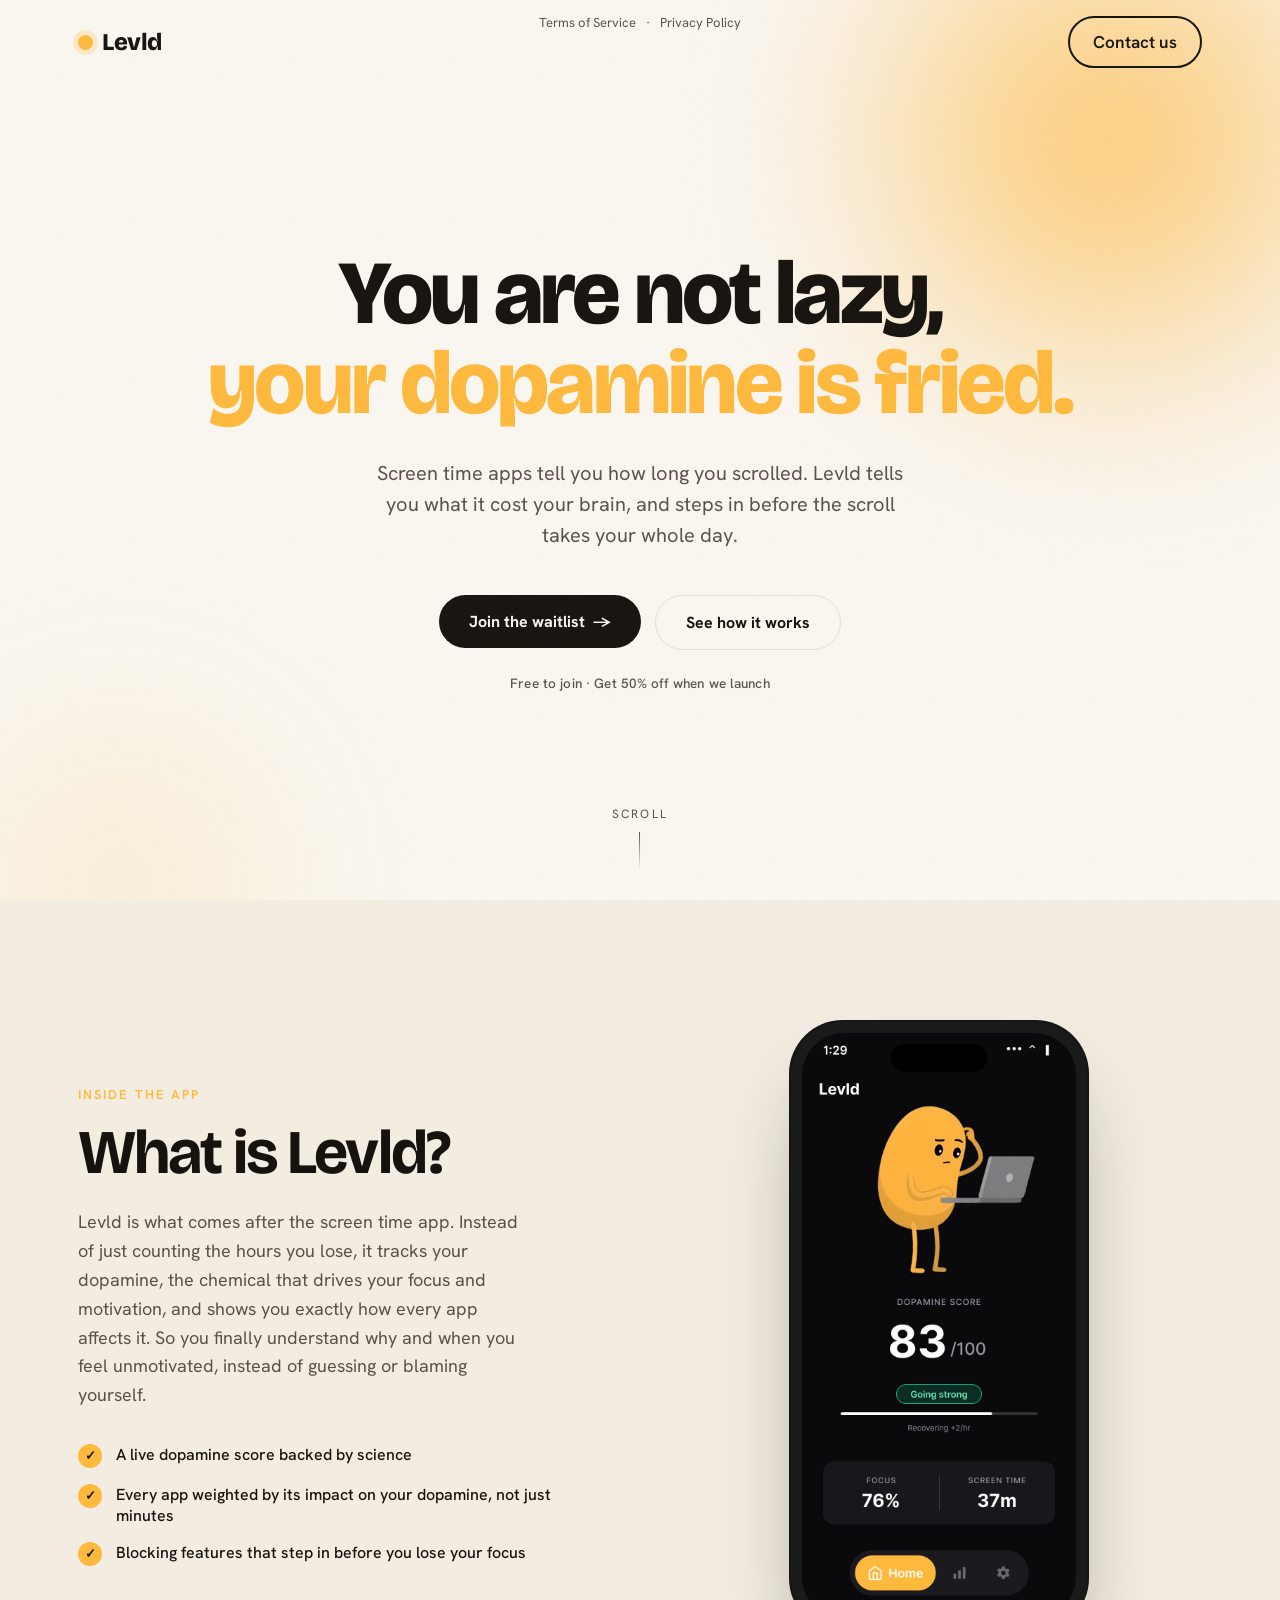
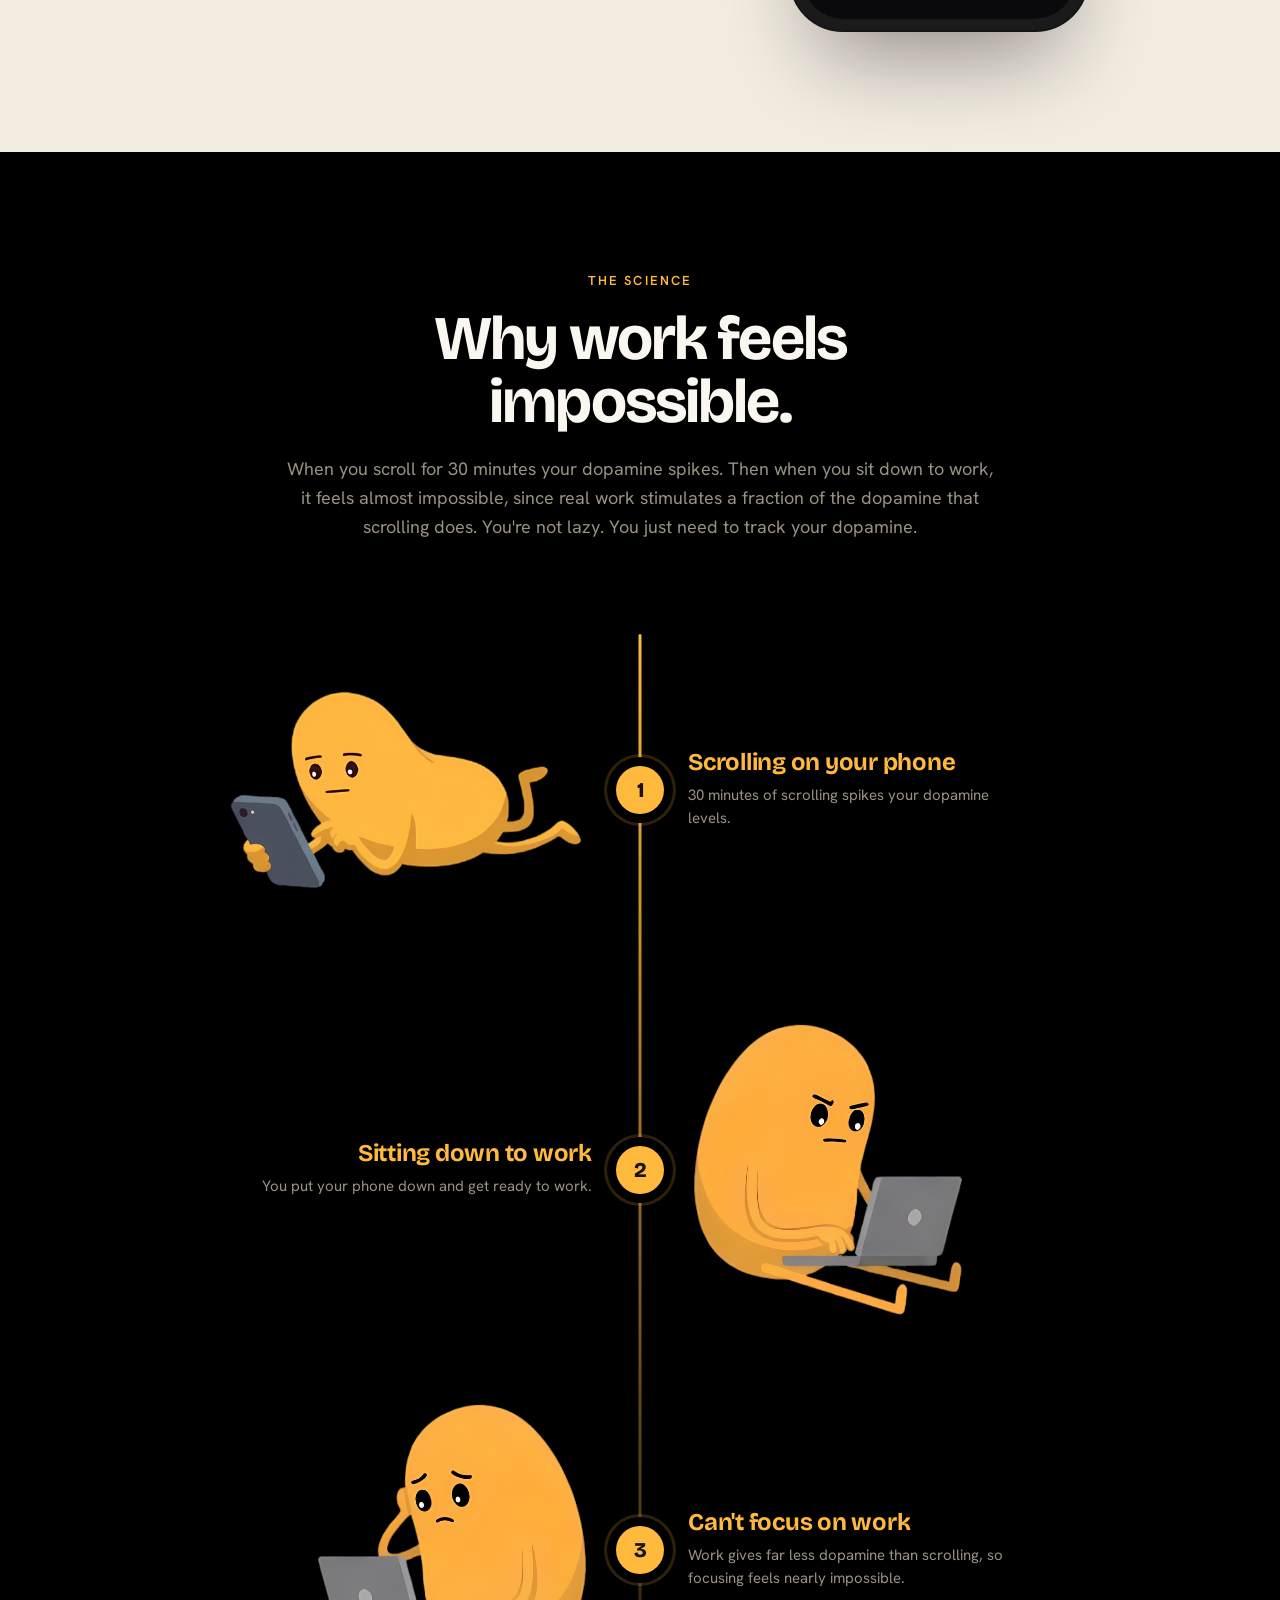
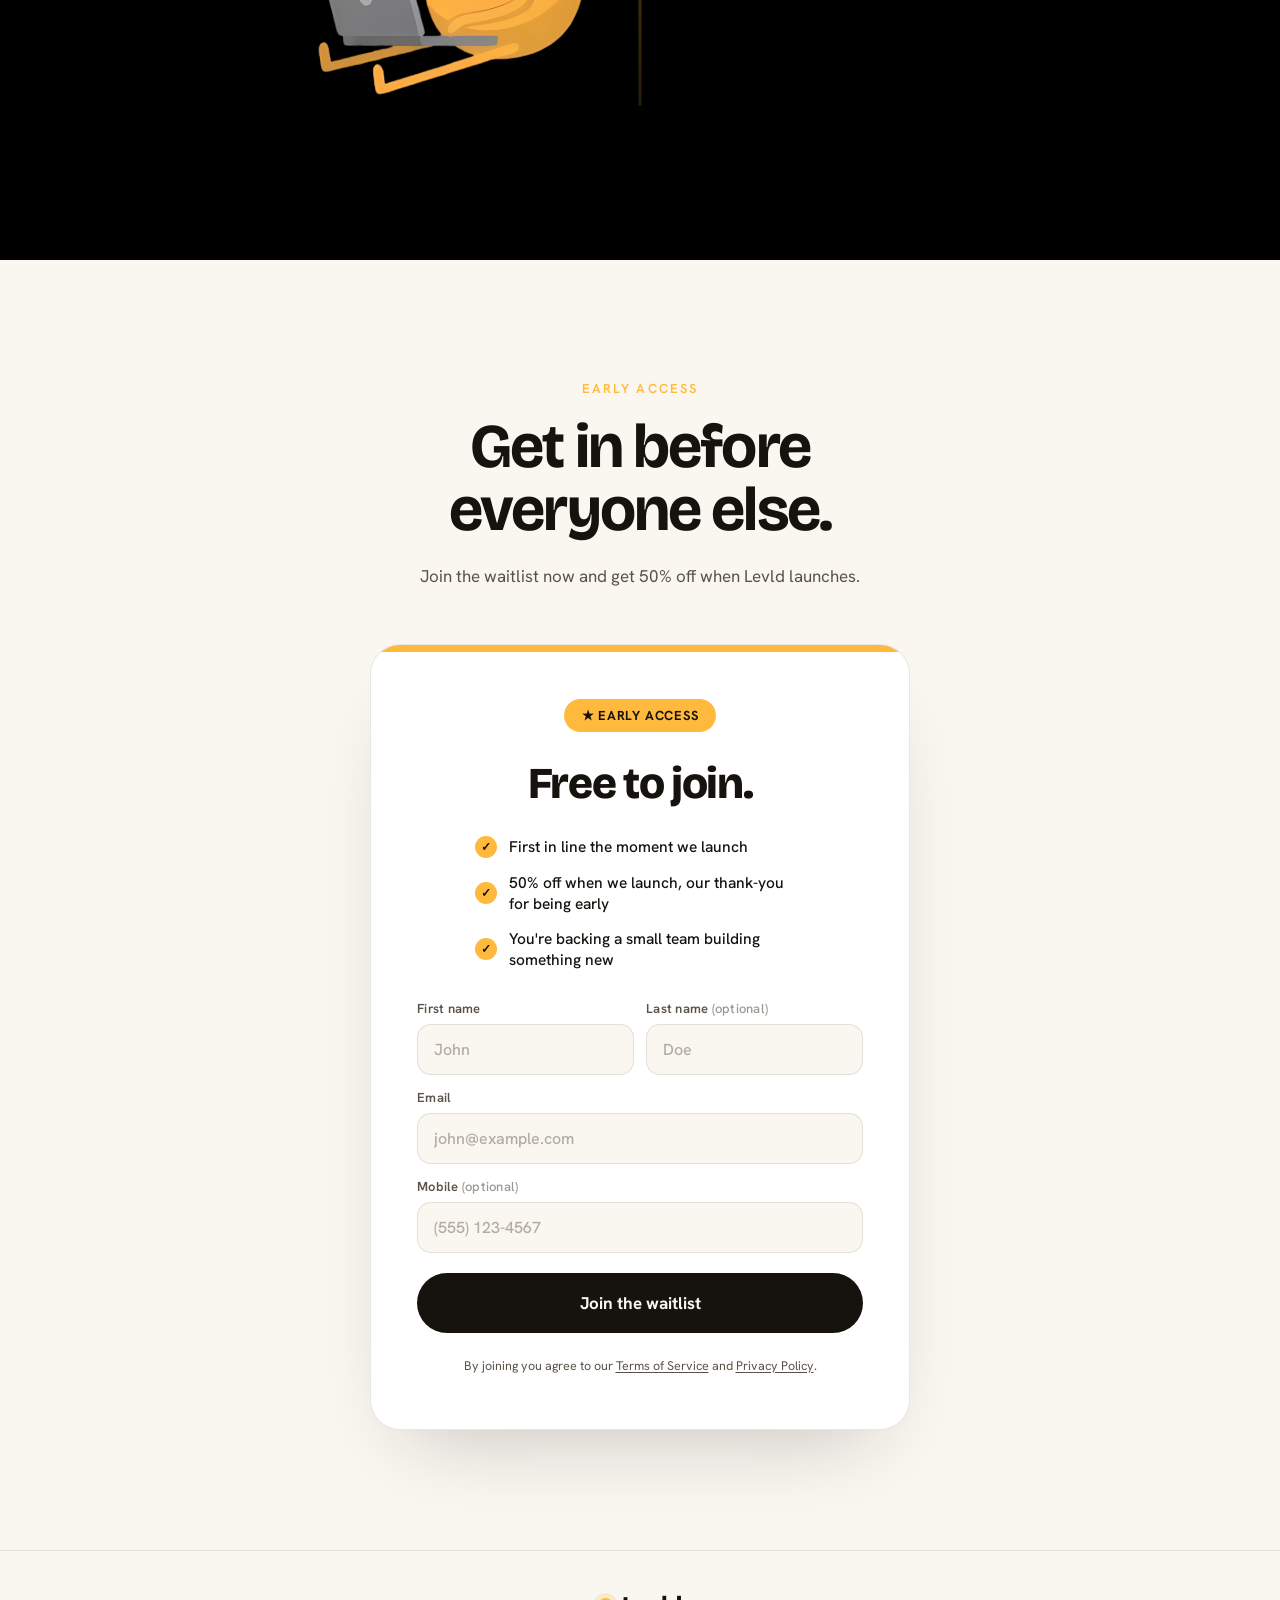
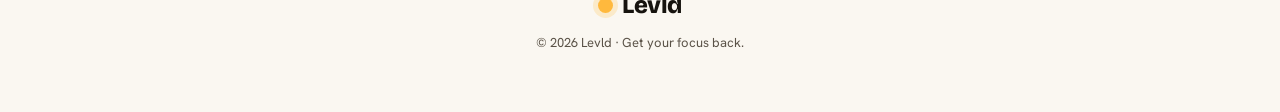
==== commit a93e0cde: "Add Terms of Service and Privacy Policy pages Drop the prepared terms.html and privacy.html into the" ====
--- a/index.html
+++ b/index.html
@@ -13,7 +13,7 @@
 <link rel="preconnect" href="https://fonts.googleapis.com">
 <link rel="preconnect" href="https://fonts.gstatic.com" crossorigin>
 <link href="https://fonts.googleapis.com/css2?family=Bricolage+Grotesque:opsz,wght@12..96,400;12..96,600;12..96,700;12..96,800&family=Hanken+Grotesk:wght@400;500;600;700&display=swap" rel="stylesheet">
-<link rel="stylesheet" href="styles.css?v=3">
+<link rel="stylesheet" href="styles.css?v=5">
 </head>
 <body>
 
@@ -21,7 +21,7 @@
   <div class="wrap">
     <div class="mark"><span class="dot"></span>Levld</div>
     <a href="#science" class="nav-cta nav-howto">See how it works</a>
-    <a href="https://www.instagram.com/stevenlevld/" class="nav-cta nav-contact" target="_blank" rel="noopener">Contact us</a>
+    <a href="mailto:support@levld.app" class="nav-cta nav-contact">Contact us</a>
   </div>
 </nav>
 
@@ -140,13 +140,19 @@
           <label for="phone">Mobile <span class="opt">(optional)</span></label>
           <input id="phone" name="phone" type="tel" autocomplete="tel" inputmode="tel" placeholder="(555) 123-4567">
         </div>
+        <!-- Honeypot: hidden from users, bots tend to fill it. Server drops any submit with this set. -->
+        <div class="hp-field" aria-hidden="true">
+          <label for="company">Company</label>
+          <input id="company" name="company" type="text" tabindex="-1" autocomplete="off">
+        </div>
         <button type="submit" class="btn pay-btn">Join the waitlist</button>
         <p class="form-error" id="formError" hidden></p>
+        <p class="form-fineprint">By joining you agree to our <a href="terms.html">Terms of Service</a> and <a href="privacy.html">Privacy Policy</a>.</p>
       </form>
       <div class="waitlist-success" id="waitlistSuccess" hidden>
         <div class="success-icon">✓</div>
         <div class="success-title">You're on the list.</div>
-        <p>We'll email your 50% code at launch.</p>
+        <p>We'll email your 50% off shortly.</p>
       </div>
     </div>
   </div>
@@ -155,11 +161,16 @@
 <footer>
   <div class="wrap">
     <div class="mark"><span class="dot"></span>Levld</div>
-    <a href="https://www.instagram.com/stevenlevld/" class="nav-cta footer-contact" target="_blank" rel="noopener">Contact us</a>
+    <a href="mailto:support@levld.app" class="nav-cta footer-contact">Contact us</a>
     <small>© 2026 Levld · Get your focus back.</small>
+    <nav class="footer-legal">
+      <a href="terms.html">Terms of Service</a>
+      <span aria-hidden="true">·</span>
+      <a href="privacy.html">Privacy Policy</a>
+    </nav>
   </div>
 </footer>
 
-<script src="main.js?v=3" defer></script>
+<script src="main.js?v=4" defer></script>
 </body>
 </html>
--- a/styles.css
+++ b/styles.css
@@ -159,6 +159,12 @@
 footer{background:var(--paper);padding:40px 0 60px;text-align:center;border-top:1px solid var(--line)}
 footer .mark{justify-content:center;margin-bottom:12px}
 footer small{color:var(--ink-soft);font-size:13px}
+.footer-legal{margin-top:14px;display:flex;justify-content:center;align-items:center;gap:10px;font-size:13px;color:var(--ink-soft)}
+.footer-legal a{color:var(--ink-soft);text-decoration:none}
+.footer-legal a:hover{color:var(--ink)}
+.form-fineprint{margin:10px 0 0;text-align:center;font-size:12.5px;line-height:1.5;color:var(--ink-soft)}
+.form-fineprint a{color:var(--ink-soft);text-decoration:underline;text-underline-offset:2px}
+.form-fineprint a:hover{color:var(--ink)}
 
 /* reveal */
 .reveal{opacity:0;transform:translateY(28px);transition:opacity .8s cubic-bezier(.2,.7,.2,1),transform .8s cubic-bezier(.2,.7,.2,1)}
@@ -201,3 +207,14 @@
   .showcase .phone .island{width:77px;height:22px;top:19px}
   .showcase .screen{border-radius:34px}
 }
+
+/* Honeypot: off-screen rather than display:none so naive bots still fill it. */
+.hp-field{position:absolute;left:-9999px;width:1px;height:1px;overflow:hidden}
+
+/* thank-you / joined page */
+.thanks{min-height:100vh;display:flex;align-items:center;justify-content:center;text-align:center;padding:40px 24px;position:relative;overflow:hidden;background:var(--paper)}
+.thanks-inner{position:relative;z-index:2;max-width:560px;margin:0 auto;display:flex;flex-direction:column;align-items:center;gap:18px}
+.thanks .success-icon{width:74px;height:74px;font-size:38px}
+.thanks-title{font-family:var(--display);font-weight:800;font-size:clamp(36px,7vw,58px);line-height:1.02;letter-spacing:-.03em}
+.thanks-text{font-size:clamp(16px,2.4vw,19px);line-height:1.55;color:var(--ink-soft);max-width:460px;margin:0 auto}
+.thanks-cta{display:flex;gap:14px;justify-content:center;flex-wrap:wrap;margin-top:10px}
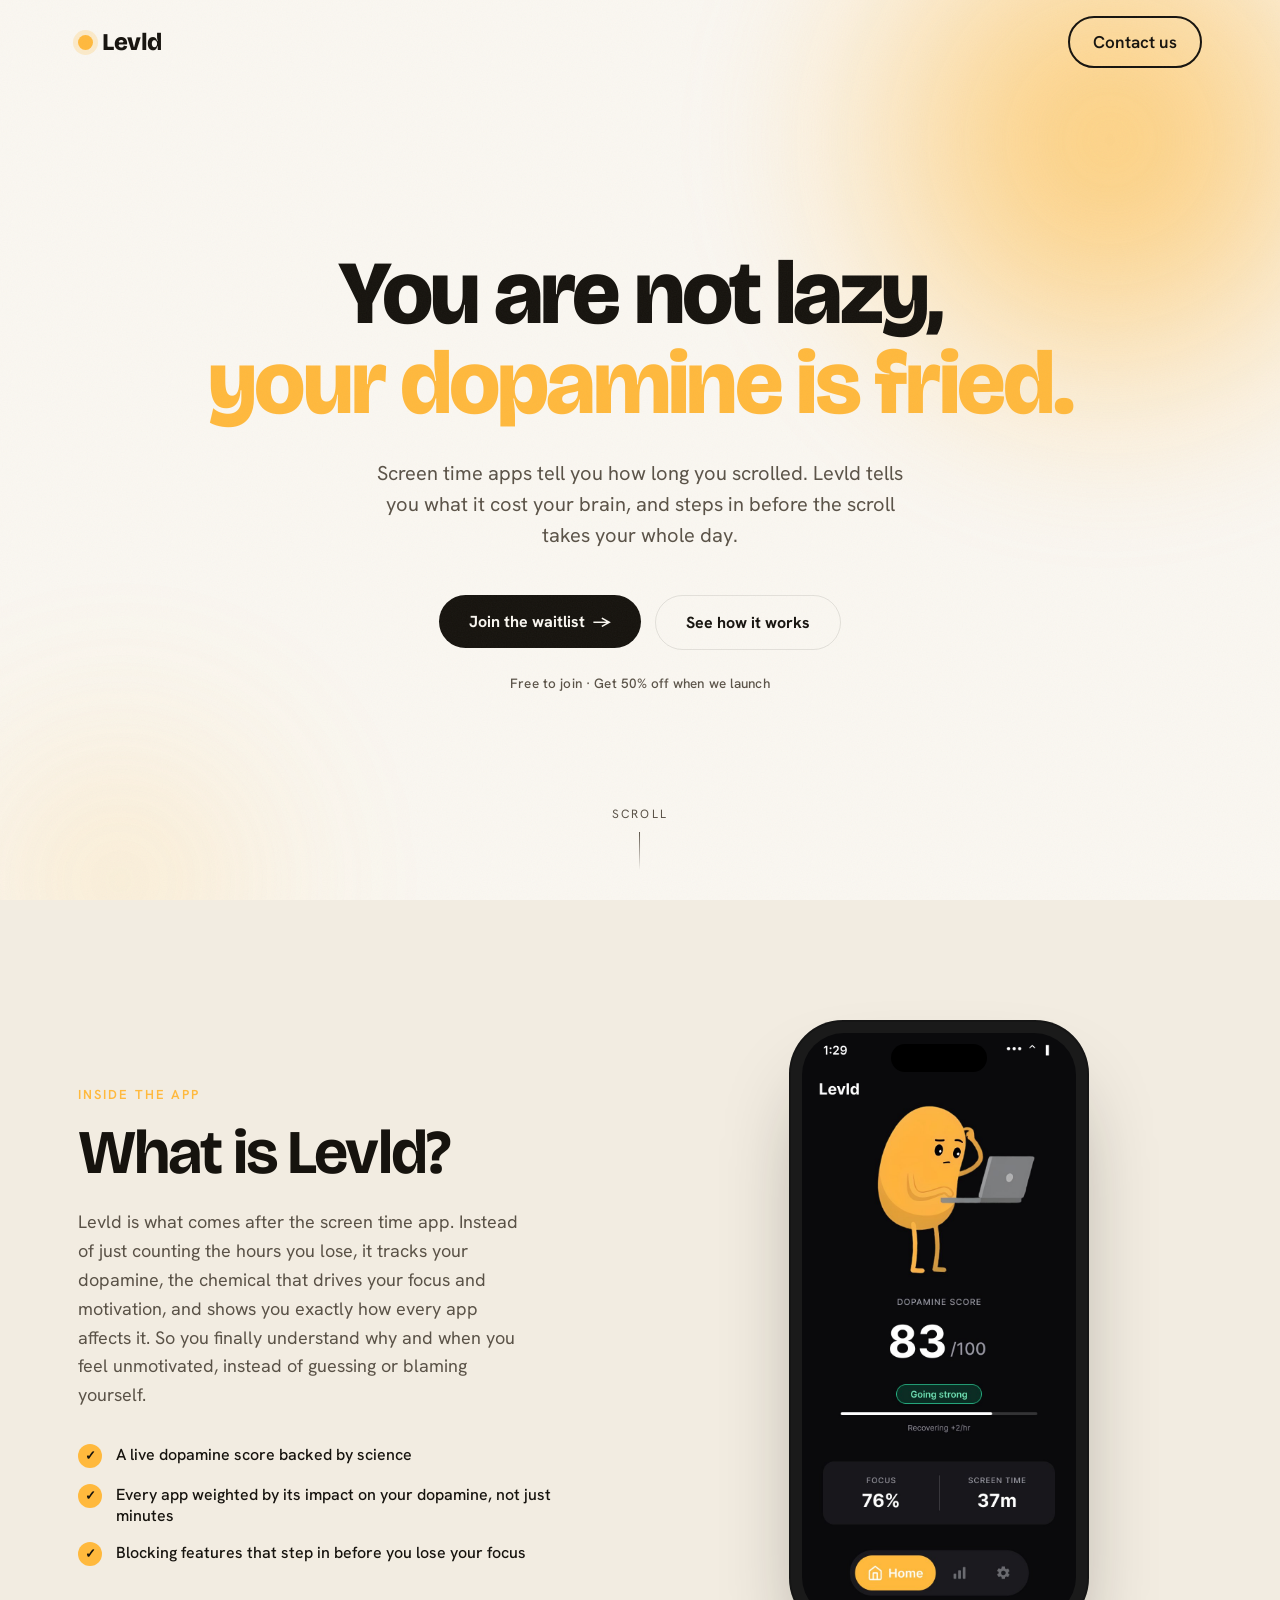
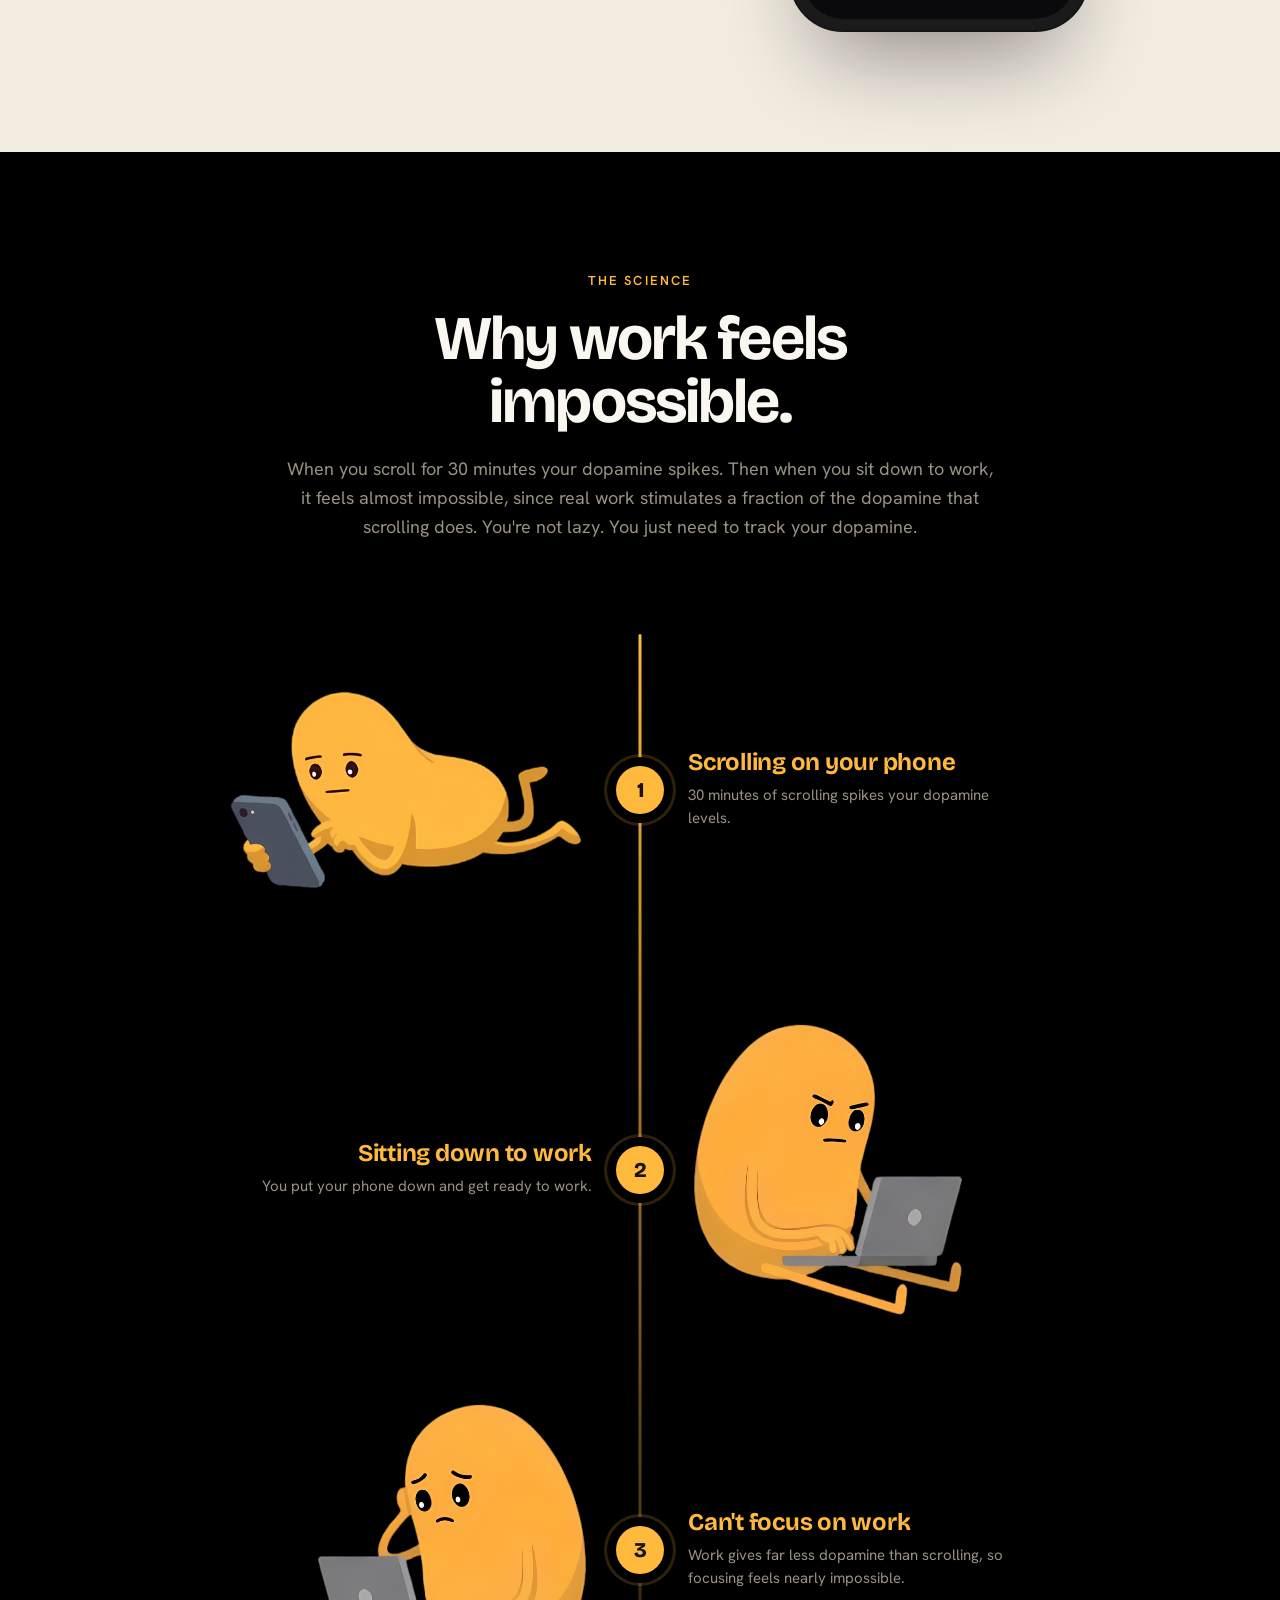
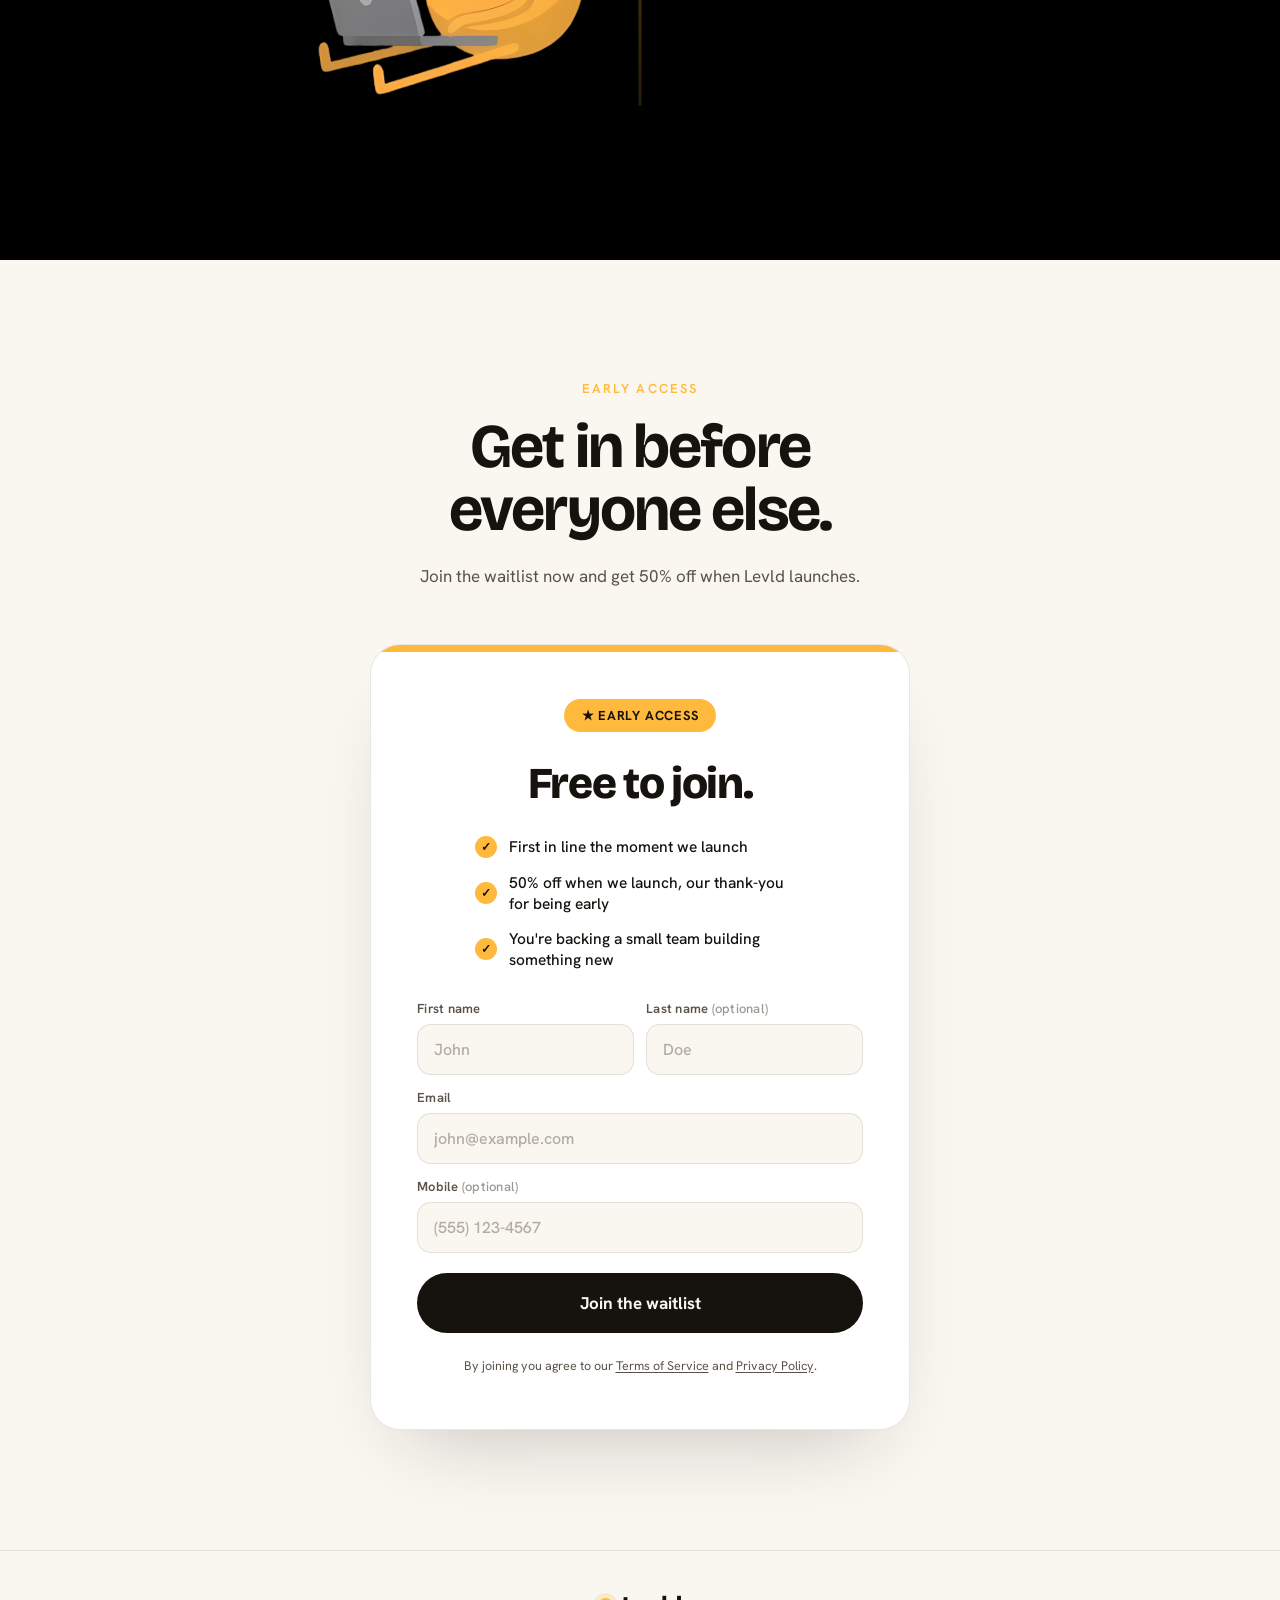
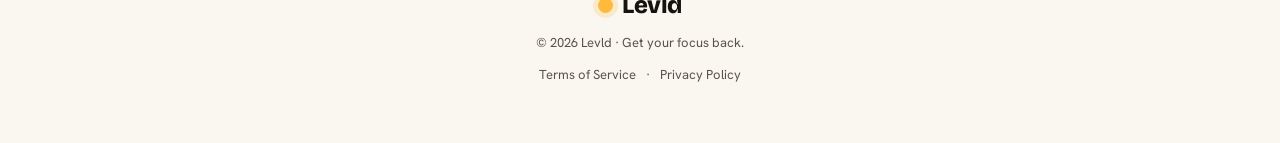
==== commit 41bb879f: "Fix footer legal links placement and match legal page logo font The footer Terms/Privacy links were " ====
--- a/index.html
+++ b/index.html
@@ -13,7 +13,7 @@
 <link rel="preconnect" href="https://fonts.googleapis.com">
 <link rel="preconnect" href="https://fonts.gstatic.com" crossorigin>
 <link href="https://fonts.googleapis.com/css2?family=Bricolage+Grotesque:opsz,wght@12..96,400;12..96,600;12..96,700;12..96,800&family=Hanken+Grotesk:wght@400;500;600;700&display=swap" rel="stylesheet">
-<link rel="stylesheet" href="styles.css?v=5">
+<link rel="stylesheet" href="styles.css?v=6">
 </head>
 <body>
 
@@ -163,11 +163,11 @@
     <div class="mark"><span class="dot"></span>Levld</div>
     <a href="mailto:support@levld.app" class="nav-cta footer-contact">Contact us</a>
     <small>© 2026 Levld · Get your focus back.</small>
-    <nav class="footer-legal">
+    <div class="footer-legal">
       <a href="terms.html">Terms of Service</a>
       <span aria-hidden="true">·</span>
       <a href="privacy.html">Privacy Policy</a>
-    </nav>
+    </div>
   </div>
 </footer>
 
--- a/styles.css
+++ b/styles.css
@@ -159,7 +159,7 @@
 footer{background:var(--paper);padding:40px 0 60px;text-align:center;border-top:1px solid var(--line)}
 footer .mark{justify-content:center;margin-bottom:12px}
 footer small{color:var(--ink-soft);font-size:13px}
-.footer-legal{margin-top:14px;display:flex;justify-content:center;align-items:center;gap:10px;font-size:13px;color:var(--ink-soft)}
+.footer-legal{margin-top:14px;display:flex;flex-wrap:wrap;justify-content:center;align-items:center;gap:6px 10px;font-size:13px;color:var(--ink-soft)}
 .footer-legal a{color:var(--ink-soft);text-decoration:none}
 .footer-legal a:hover{color:var(--ink)}
 .form-fineprint{margin:10px 0 0;text-align:center;font-size:12.5px;line-height:1.5;color:var(--ink-soft)}
